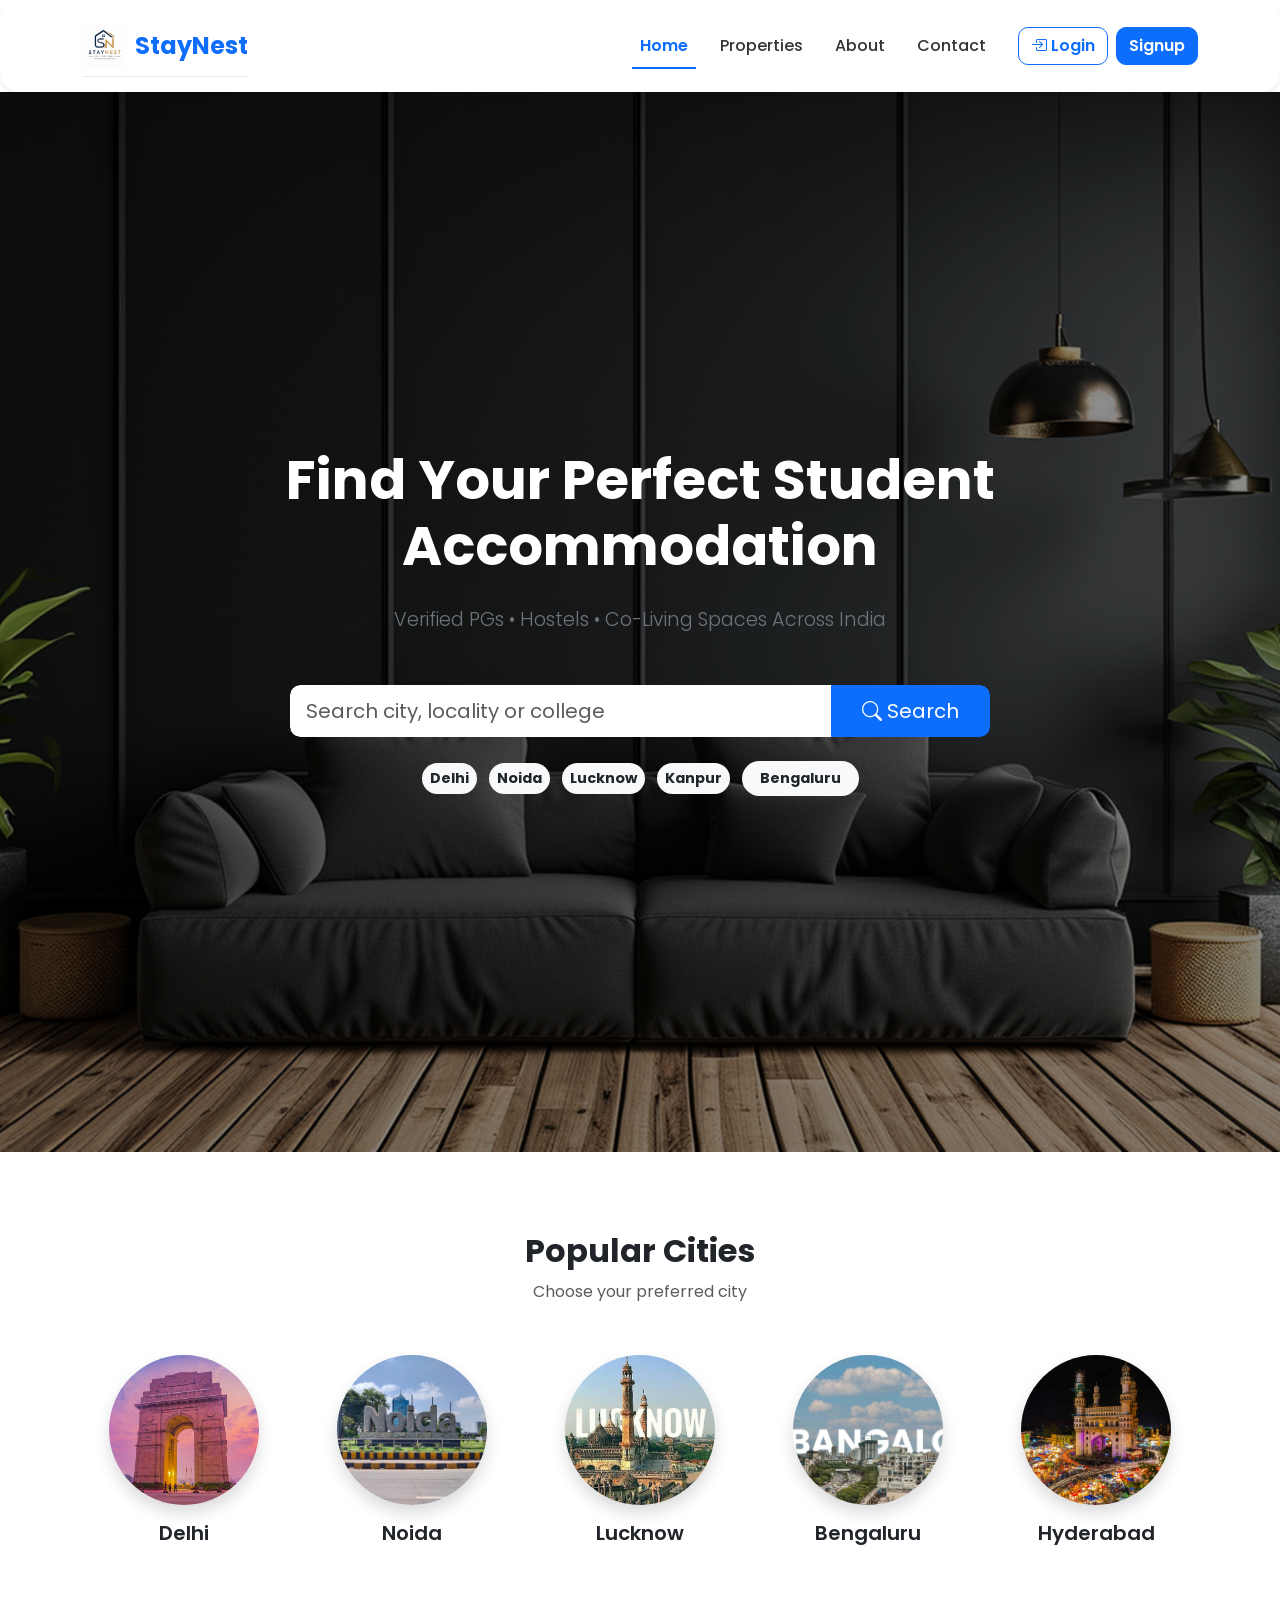
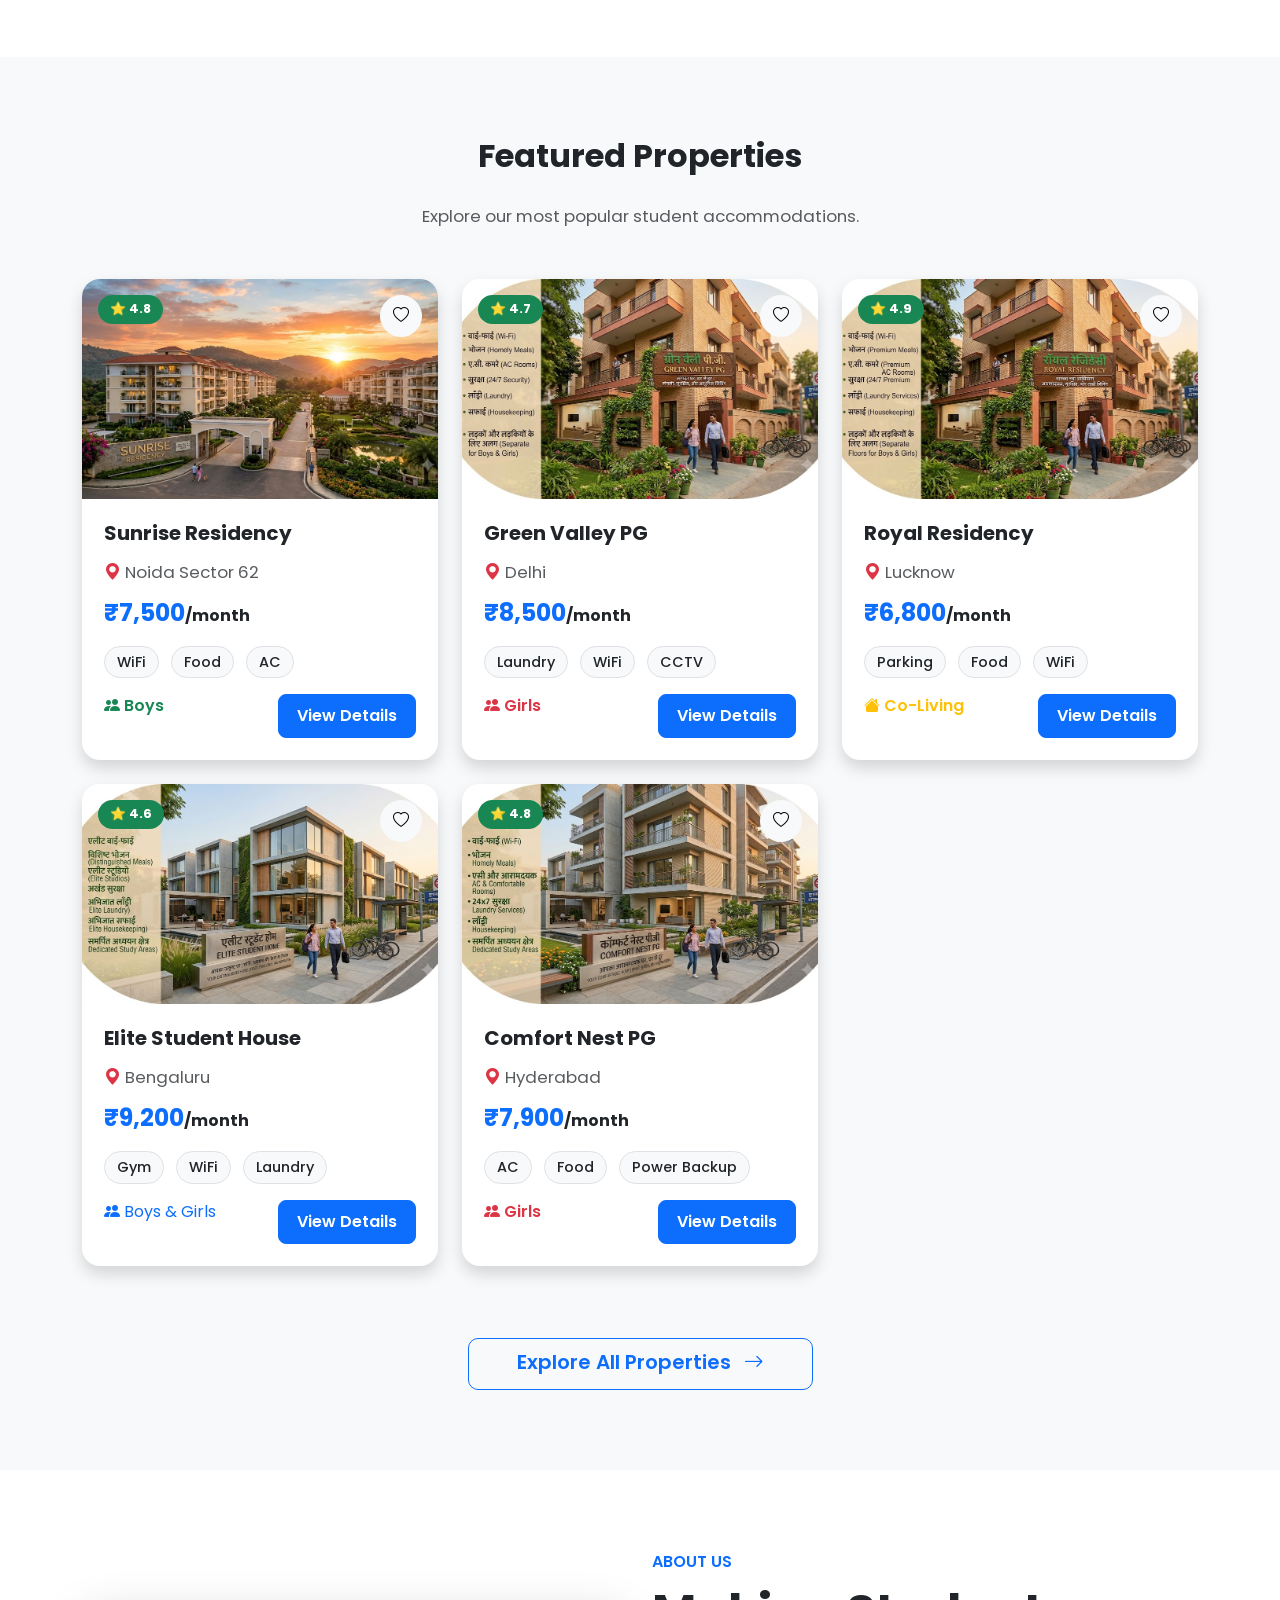
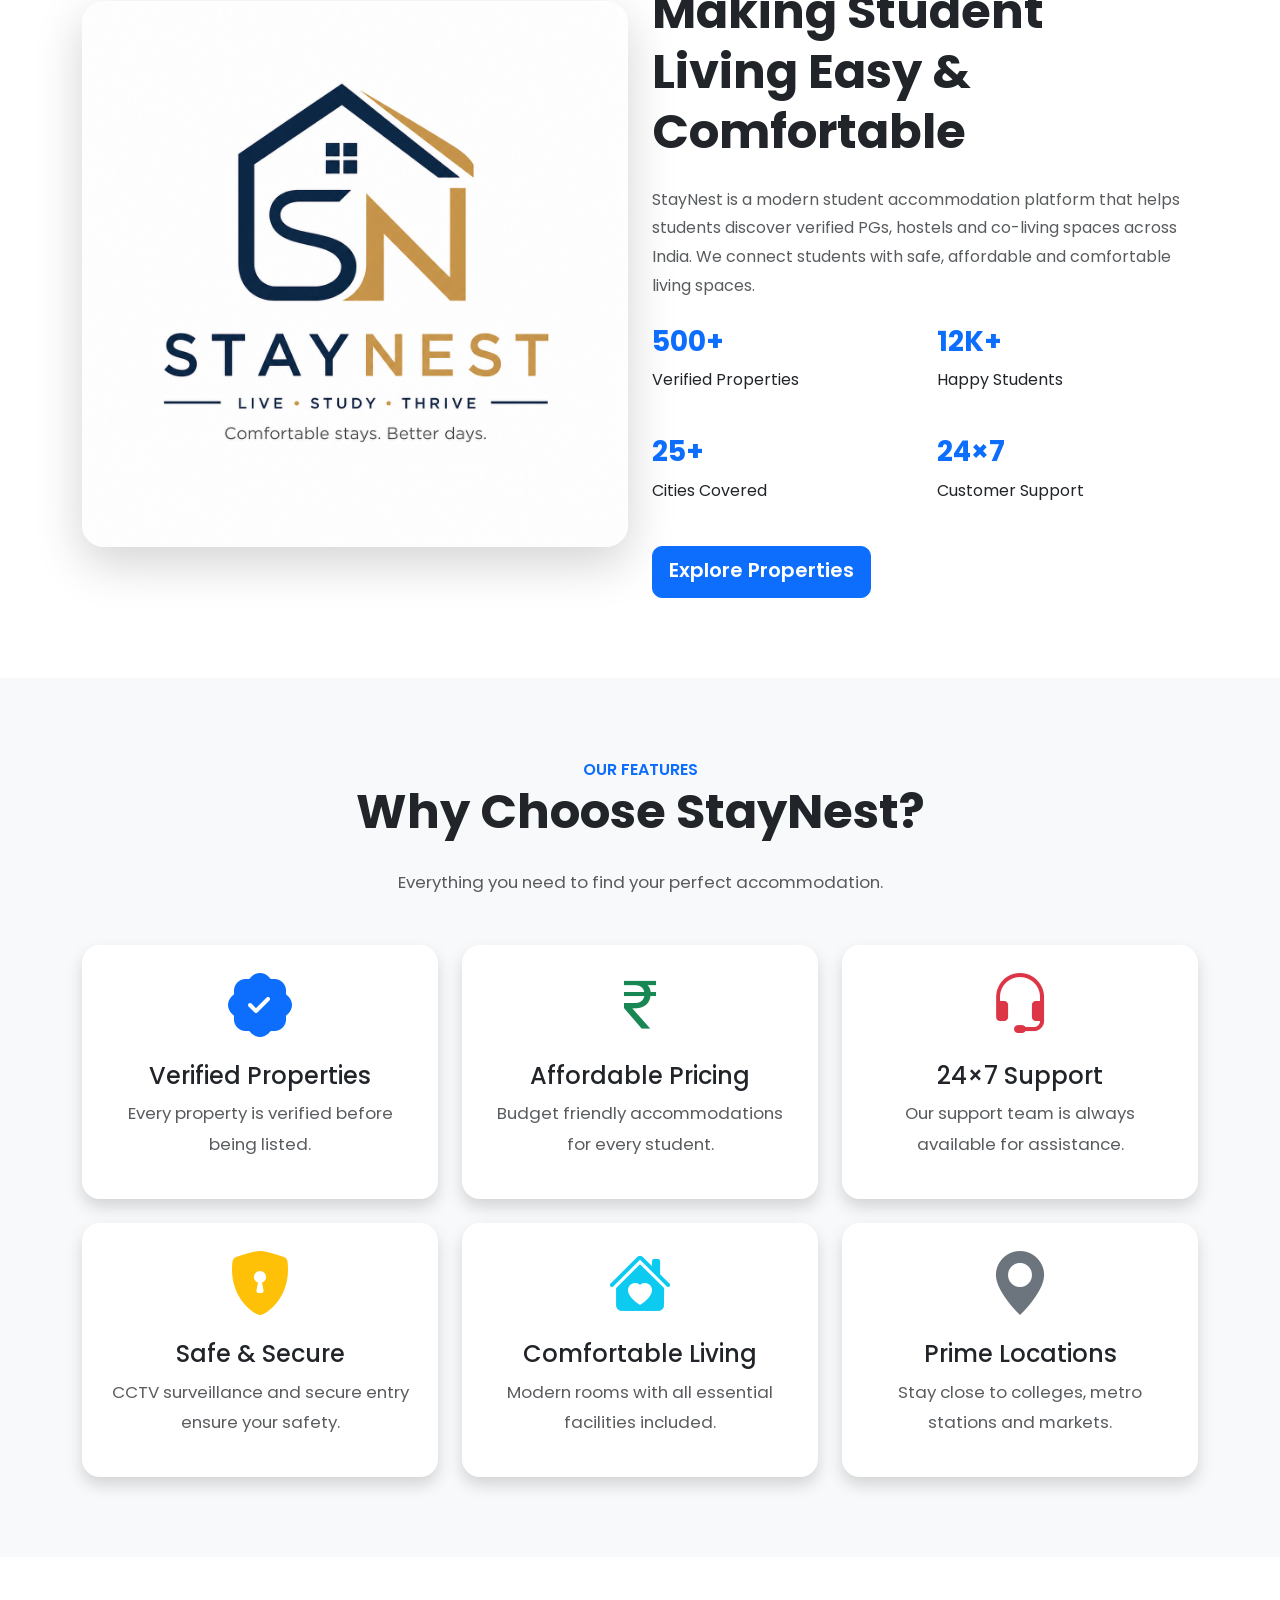
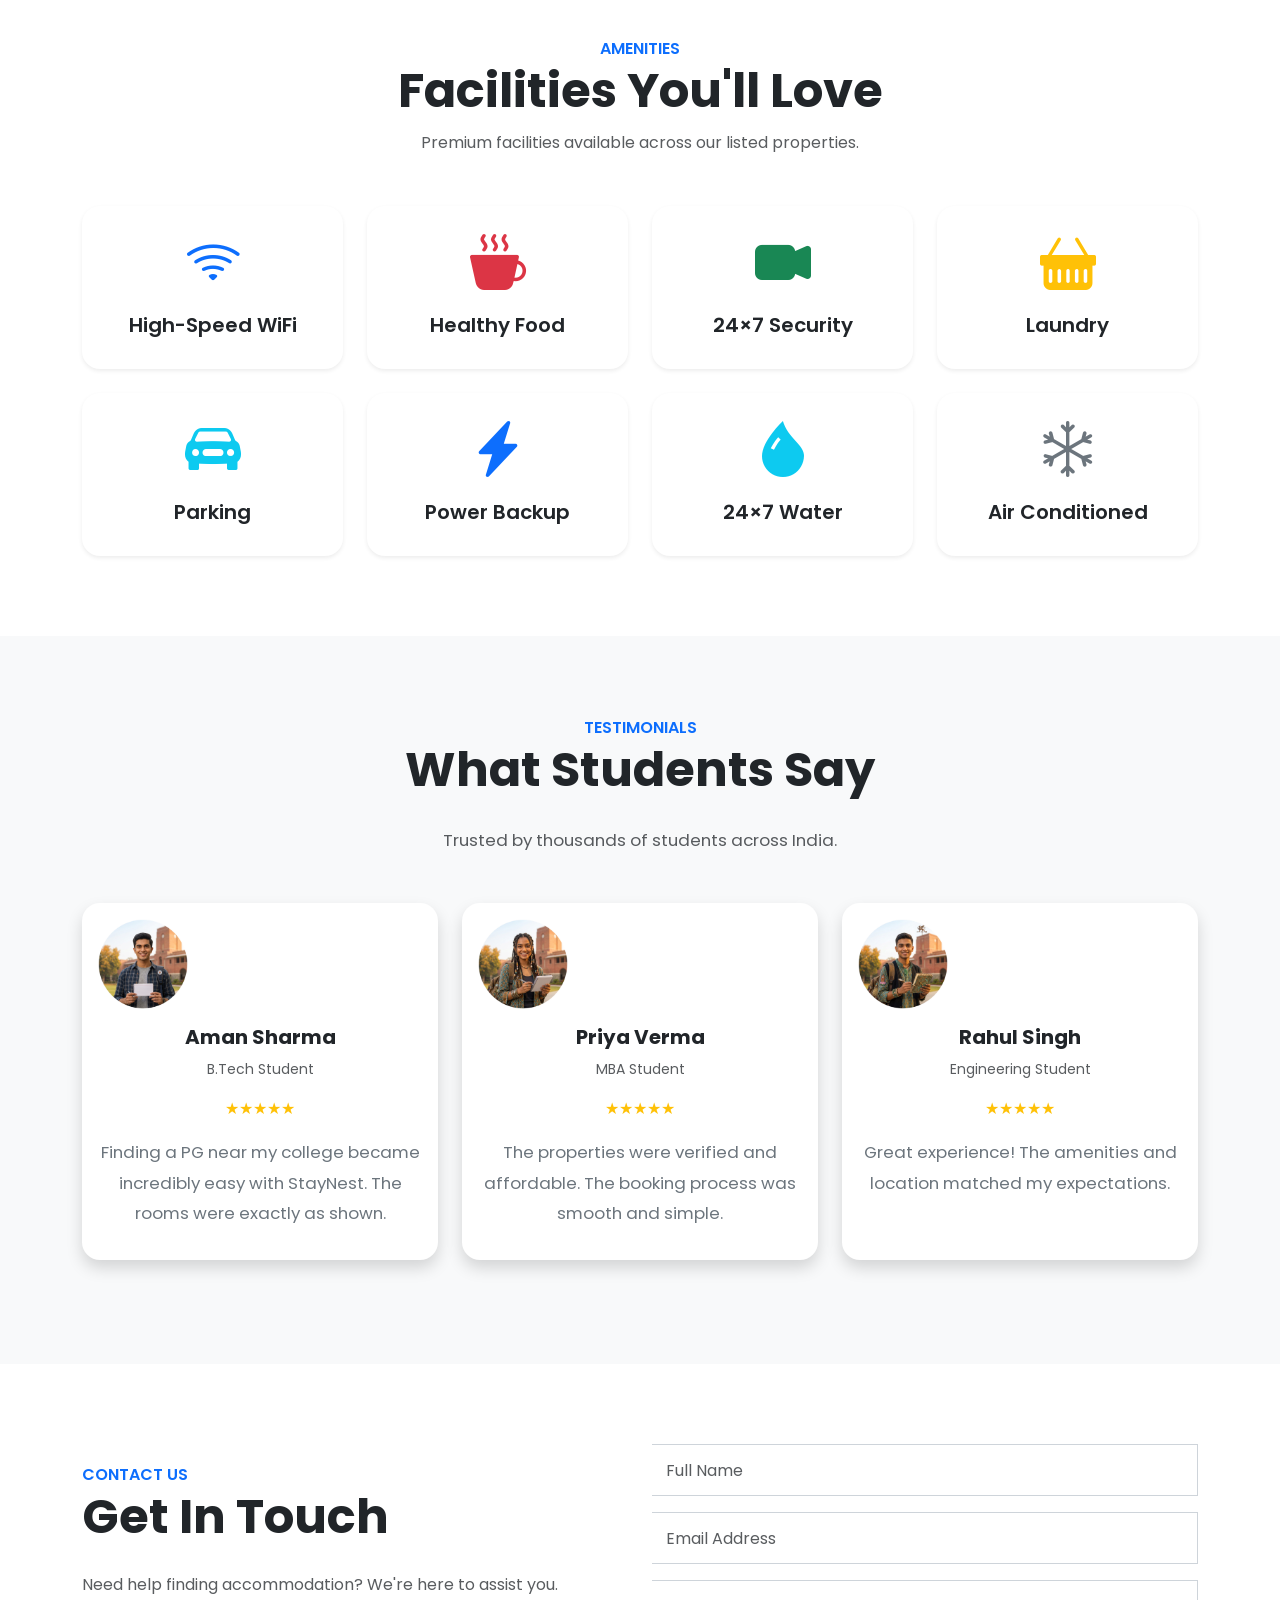
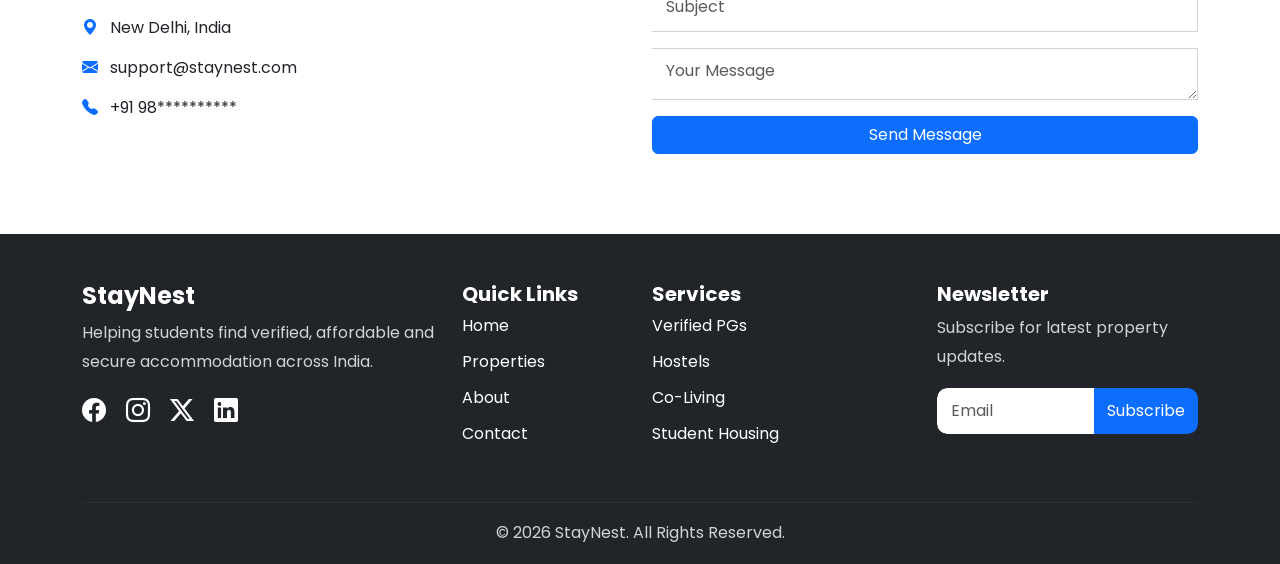
==== index.html @ e65242f4 "Initial StayNest Project" ====
<!DOCTYPE html>
<html lang="en">

<head>

    <meta charset="UTF-8">
    <meta name="viewport"
        content="width=device-width, initial-scale=1.0">

    <title>StayNest | Student Accommodation</title>

    <!-- Bootstrap CSS -->

    <link href="https://cdn.jsdelivr.net/npm/bootstrap@5.3.3/dist/css/bootstrap.min.css"
        rel="stylesheet">

    <!-- Bootstrap Icons -->

    <link href="https://cdn.jsdelivr.net/npm/bootstrap-icons@1.11.3/font/bootstrap-icons.css"
        rel="stylesheet">

    <!-- Google Font -->

    <link href="https://fonts.googleapis.com/css2?family=Poppins:wght@300;400;500;600;700&display=swap"
        rel="stylesheet">

    <!-- Custom CSS -->

    <link rel="stylesheet"
        href="css/style.css">

</head>

<body>

<!-- ===================== NAVBAR ===================== -->

<nav class="navbar navbar-expand-lg navbar-light bg-white shadow-sm sticky-top">

<div class="container">

<a class="navbar-brand fw-bold d-flex align-items-center"
href="index.html">

<img src="images/logo.png"
height="45"
class="me-2">

<span class="fs-4">

StayNest

</span>

</a>

<button class="navbar-toggler"
type="button"
data-bs-toggle="collapse"
data-bs-target="#navbar">

<span class="navbar-toggler-icon"></span>

</button>

<div class="collapse navbar-collapse"
id="navbar">

<ul class="navbar-nav ms-auto align-items-lg-center">

<li class="nav-item">

<a class="nav-link active"
href="index.html">

Home

</a>

</li>

<li class="nav-item">

<a class="nav-link"
href="property-list.html">

Properties

</a>

</li>

<li class="nav-item">

<a class="nav-link"
href="#about">

About

</a>

</li>

<li class="nav-item">

<a class="nav-link"
href="#contact">

Contact

</a>

</li>

<li class="nav-item ms-lg-3">

<a href="login.html"
class="btn btn-outline-primary">

<i class="bi bi-box-arrow-in-right"></i>

Login

</a>

</li>

<li class="nav-item ms-lg-2">

<a href="signup.html"
class="btn btn-primary">

Signup

</a>

</li>

</ul>

</div>

</div>

</nav>

<!-- ===================== HERO ===================== -->

<section class="hero">

<div class="hero-overlay">

<div class="container">

<div class="row justify-content-center align-items-center min-vh-100">

<div class="col-lg-8 text-center text-white">

<h1 class="display-3 fw-bold">

Find Your Perfect

Student Accommodation

</h1>

<p class="lead mt-4">

Verified PGs • Hostels • Co-Living Spaces

Across India

</p>

<!-- Search -->

<div class="search-box mt-5">

<div class="input-group input-group-lg">

<input type="text"

class="form-control"

placeholder="Search city, locality or college">

<button class="btn btn-primary">

<i class="bi bi-search"></i>

Search

</button>

</div>

</div>

<div class="mt-4">

<span class="badge rounded-pill bg-light text-dark p-2 me-2">

Delhi

</span>

<span class="badge rounded-pill bg-light text-dark p-2 me-2">

Noida

</span>

<span class="badge rounded-pill bg-light text-dark p-2 me-2">

Lucknow

</span>

<span class="badge rounded-pill bg-light text-dark p-2 me-2">

Kanpur

</span>

<span class="badge rounded-pill bg-light text-dark">

Bengaluru

</span>

</div>

</div>

</div>

</div>

</div>

</section>

<!-- ===================== POPULAR CITIES ===================== -->

<section class="py-5">

<div class="container">

<div class="text-center mb-5">

<h2 class="fw-bold">

Popular Cities

</h2>

<p class="text-muted">

Choose your preferred city

</p>

</div>

<div class="row text-center">

<div class="col-lg col-md-4 col-6 mb-4">

<div class="city-card">

<img src="images/delhi.png"

class="img-fluid rounded-circle shadow"

alt="Delhi">

<h5 class="mt-3">

Delhi

</h5>

</div>

</div>

<div class="col-lg col-md-4 col-6 mb-4">

<div class="city-card">

<img src="images/noida.jpg.jpg"

class="img-fluid rounded-circle shadow"

alt="Noida">

<h5 class="mt-3">

Noida

</h5>

</div>

</div>

<div class="col-lg col-md-4 col-6 mb-4">

<div class="city-card">

<img src="images/lucknow.png.jpg"

class="img-fluid rounded-circle shadow"

alt="Lucknow">

<h5 class="mt-3">

Lucknow

</h5>

</div>

</div>

<div class="col-lg col-md-4 col-6 mb-4">

<div class="city-card">

<img src="images/bengaluru.jpg"

class="img-fluid rounded-circle shadow"

alt="Bengaluru">

<h5 class="mt-3">

Bengaluru

</h5>

</div>

</div>

<div class="col-lg col-md-4 col-6 mb-4">

<div class="city-card">

<img src="images/hyderabad.jpg"

class="img-fluid rounded-circle shadow"

alt="Hyderabad">

<h5 class="mt-3">

Hyderabad

</h5>

</div>

</div>

</div>

</div>

</section>

<!-- ===================== FEATURED PROPERTIES ===================== -->

<section class="py-5 bg-light">

<div class="container">

<div class="text-center mb-5">

<h2 class="fw-bold">

Featured Properties

</h2>

<p class="text-muted">

Explore our most popular student accommodations.

</p>

</div>

<div class="row">

<!-- Property Cards Start Here -->

<!-- ================= PROPERTY 1 ================= -->

<div class="col-lg-4 col-md-6 mb-4">

<div class="card property-card shadow border-0">

<div class="position-relative">

<img src="images/property1.jpg"
class="card-img-top"
alt="Sunrise Residency">

<span class="badge bg-success position-absolute top-0 start-0 m-3">

⭐ 4.8

</span>

<button class="btn btn-light rounded-circle position-absolute top-0 end-0 m-3">

<i class="bi bi-heart"></i>

</button>

</div>

<div class="card-body">

<h5 class="fw-bold">

Sunrise Residency

</h5>

<p class="text-muted">

<i class="bi bi-geo-alt-fill text-danger"></i>

Noida Sector 62

</p>

<h4 class="text-primary">

₹7,500<span class="fs-6 text-dark">/month</span>

</h4>

<div class="my-3">

<span class="badge bg-light text-dark me-2">WiFi</span>

<span class="badge bg-light text-dark me-2">Food</span>

<span class="badge bg-light text-dark">AC</span>

</div>

<div class="d-flex justify-content-between">

<span class="text-success">

<i class="bi bi-people-fill"></i> Boys

</span>

<a href="property-detail.html"
class="btn btn-primary">

View Details

</a>

</div>

</div>

</div>

</div>

<!-- ================= PROPERTY 2 ================= -->

<div class="col-lg-4 col-md-6 mb-4">

<div class="card property-card shadow border-0">

<div class="position-relative">

<img src="images/property2.jpg"
class="card-img-top"
alt="Green Valley PG">

<span class="badge bg-success position-absolute top-0 start-0 m-3">

⭐ 4.7

</span>

<button class="btn btn-light rounded-circle position-absolute top-0 end-0 m-3">

<i class="bi bi-heart"></i>

</button>

</div>

<div class="card-body">

<h5 class="fw-bold">

Green Valley PG

</h5>

<p class="text-muted">

<i class="bi bi-geo-alt-fill text-danger"></i>

Delhi

</p>

<h4 class="text-primary">

₹8,500<span class="fs-6 text-dark">/month</span>

</h4>

<div class="my-3">

<span class="badge bg-light text-dark me-2">Laundry</span>

<span class="badge bg-light text-dark me-2">WiFi</span>

<span class="badge bg-light text-dark">CCTV</span>

</div>

<div class="d-flex justify-content-between">

<span class="text-danger">

<i class="bi bi-people-fill"></i> Girls

</span>

<a href="property-detail.html"
class="btn btn-primary">

View Details

</a>

</div>

</div>

</div>

</div>

<!-- ================= PROPERTY 3 ================= -->

<div class="col-lg-4 col-md-6 mb-4">

<div class="card property-card shadow border-0">

<div class="position-relative">

<img src="images/property3.jpg"
class="card-img-top"
alt="Royal Residency">

<span class="badge bg-success position-absolute top-0 start-0 m-3">

⭐ 4.9

</span>

<button class="btn btn-light rounded-circle position-absolute top-0 end-0 m-3">

<i class="bi bi-heart"></i>

</button>

</div>

<div class="card-body">

<h5 class="fw-bold">

Royal Residency

</h5>

<p class="text-muted">

<i class="bi bi-geo-alt-fill text-danger"></i>

Lucknow

</p>

<h4 class="text-primary">

₹6,800<span class="fs-6 text-dark">/month</span>

</h4>

<div class="my-3">

<span class="badge bg-light text-dark me-2">Parking</span>

<span class="badge bg-light text-dark me-2">Food</span>

<span class="badge bg-light text-dark">WiFi</span>

</div>

<div class="d-flex justify-content-between">

<span class="text-warning">

<i class="bi bi-house-fill"></i>

Co-Living

</span>

<a href="property-detail.html"
class="btn btn-primary">

View Details

</a>

</div>

</div>

</div>

</div>

<!-- ================= PROPERTY 4 ================= -->

<div class="col-lg-4 col-md-6 mb-4">

<div class="card property-card shadow border-0">

<div class="position-relative">

<img src="images/property4.jpg"
class="card-img-top"
alt="Elite Student House">

<span class="badge bg-success position-absolute top-0 start-0 m-3">

⭐ 4.6

</span>

<button class="btn btn-light rounded-circle position-absolute top-0 end-0 m-3">

<i class="bi bi-heart"></i>

</button>

</div>

<div class="card-body">

<h5 class="fw-bold">

Elite Student House

</h5>

<p class="text-muted">

<i class="bi bi-geo-alt-fill text-danger"></i>

Bengaluru

</p>

<h4 class="text-primary">

₹9,200<span class="fs-6 text-dark">/month</span>

</h4>

<div class="my-3">

<span class="badge bg-light text-dark me-2">Gym</span>

<span class="badge bg-light text-dark me-2">WiFi</span>

<span class="badge bg-light text-dark">Laundry</span>

</div>

<div class="d-flex justify-content-between">

<span class="text-primary">

<i class="bi bi-people-fill"></i>

Boys & Girls

</span>

<a href="property-detail.html"
class="btn btn-primary">

View Details

</a>

</div>

</div>

</div>

</div>

<!-- ================= PROPERTY 5 ================= -->

<div class="col-lg-4 col-md-6 mb-4">

<div class="card property-card shadow border-0">

<div class="position-relative">

<img src="images/property5.jpg"
class="card-img-top"
alt="Comfort Nest PG">

<span class="badge bg-success position-absolute top-0 start-0 m-3">

⭐ 4.8

</span>

<button class="btn btn-light rounded-circle position-absolute top-0 end-0 m-3">

<i class="bi bi-heart"></i>

</button>

</div>

<div class="card-body">

<h5 class="fw-bold">

Comfort Nest PG

</h5>

<p class="text-muted">

<i class="bi bi-geo-alt-fill text-danger"></i>

Hyderabad

</p>

<h4 class="text-primary">

₹7,900<span class="fs-6 text-dark">/month</span>

</h4>

<div class="my-3">

<span class="badge bg-light text-dark me-2">AC</span>

<span class="badge bg-light text-dark me-2">Food</span>

<span class="badge bg-light text-dark">Power Backup</span>

</div>

<div class="d-flex justify-content-between">

<span class="text-danger">

<i class="bi bi-people-fill"></i>

Girls

</span>

<a href="property-detail.html"
class="btn btn-primary">

View Details

</a>

</div>

</div>

</div>

</div>

</div>

<div class="text-center mt-5">

<a href="property-list.html"
class="btn btn-outline-primary btn-lg px-5">

Explore All Properties

<i class="bi bi-arrow-right ms-2"></i>

</a>

</div>

</div>

</section>

<!-- ================= ABOUT SECTION START ================= -->

<section id="about" class="py-5">

<div class="container">

<div class="row align-items-center">

<!-- ================= ABOUT IMAGE ================= -->

<div class="col-lg-6 mb-5 mb-lg-0">

<img src="images/about.png"
class="img-fluid rounded-4 shadow-lg"
alt="About StayNest">

</div>

<!-- ================= ABOUT CONTENT ================= -->

<div class="col-lg-6">

<span class="text-primary fw-semibold">

ABOUT US

</span>

<h2 class="display-5 fw-bold mt-2">

Making Student Living Easy &
Comfortable

</h2>

<p class="text-muted mt-4">

StayNest is a modern student accommodation platform that helps
students discover verified PGs, hostels and co-living spaces
across India. We connect students with safe, affordable and
comfortable living spaces.

</p>

<div class="row mt-4">

<div class="col-6">

<h3 class="text-primary fw-bold">

500+

</h3>

<p>

Verified Properties

</p>

</div>

<div class="col-6">

<h3 class="text-primary fw-bold">

12K+

</h3>

<p>

Happy Students

</p>

</div>

<div class="col-6 mt-4">

<h3 class="text-primary fw-bold">

25+

</h3>

<p>

Cities Covered

</p>

</div>

<div class="col-6 mt-4">

<h3 class="text-primary fw-bold">

24×7

</h3>

<p>

Customer Support

</p>

</div>

</div>

<a href="property-list.html"
class="btn btn-primary btn-lg mt-4">

Explore Properties

</a>

</div>

</div>

</div>

</section>

<!-- ================= WHY CHOOSE US ================= -->

<section class="py-5 bg-light">

<div class="container">

<div class="text-center mb-5">

<span class="text-primary fw-semibold">

OUR FEATURES

</span>

<h2 class="display-5 fw-bold">

Why Choose StayNest?

</h2>

<p class="text-muted">

Everything you need to find your perfect accommodation.

</p>

</div>

<div class="row g-4">

<div class="col-lg-4">

<div class="card border-0 shadow h-100 text-center p-4">

<div class="mb-3">

<i class="bi bi-patch-check-fill display-3 text-primary"></i>

</div>

<h4>

Verified Properties

</h4>

<p class="text-muted">

Every property is verified before being listed.

</p>

</div>

</div>

<div class="col-lg-4">

<div class="card border-0 shadow h-100 text-center p-4">

<div class="mb-3">

<i class="bi bi-currency-rupee display-3 text-success"></i>

</div>

<h4>

Affordable Pricing

</h4>

<p class="text-muted">

Budget friendly accommodations for every student.

</p>

</div>

</div>

<div class="col-lg-4">

<div class="card border-0 shadow h-100 text-center p-4">

<div class="mb-3">

<i class="bi bi-headset display-3 text-danger"></i>

</div>

<h4>

24×7 Support

</h4>

<p class="text-muted">

Our support team is always available for assistance.

</p>

</div>

</div>

<div class="col-lg-4">

<div class="card border-0 shadow h-100 text-center p-4">

<div class="mb-3">

<i class="bi bi-shield-lock-fill display-3 text-warning"></i>

</div>

<h4>

Safe & Secure

</h4>

<p class="text-muted">

CCTV surveillance and secure entry ensure your safety.

</p>

</div>

</div>

<div class="col-lg-4">

<div class="card border-0 shadow h-100 text-center p-4">

<div class="mb-3">

<i class="bi bi-house-heart-fill display-3 text-info"></i>

</div>

<h4>

Comfortable Living

</h4>

<p class="text-muted">

Modern rooms with all essential facilities included.

</p>

</div>

</div>

<div class="col-lg-4">

<div class="card border-0 shadow h-100 text-center p-4">

<div class="mb-3">

<i class="bi bi-geo-alt-fill display-3 text-secondary"></i>

</div>

<h4>

Prime Locations

</h4>

<p class="text-muted">

Stay close to colleges, metro stations and markets.

</p>

</div>

</div>

</div>

</div>

</section>

<!-- ================= AMENITIES ================= -->

<section class="py-5">

<div class="container">

<div class="text-center mb-5">

<span class="text-primary fw-semibold">

AMENITIES

</span>

<h2 class="display-5 fw-bold">

Facilities You'll Love

</h2>

<p class="text-muted">

Premium facilities available across our listed properties.

</p>

</div>

<div class="row text-center g-4">

<div class="col-lg-3 col-md-6">

<div class="card border-0 shadow-sm p-4 h-100">

<i class="bi bi-wifi display-4 text-primary"></i>

<h5 class="mt-3">

High-Speed WiFi

</h5>

</div>

</div>

<div class="col-lg-3 col-md-6">

<div class="card border-0 shadow-sm p-4 h-100">

<i class="bi bi-cup-hot-fill display-4 text-danger"></i>

<h5 class="mt-3">

Healthy Food

</h5>

</div>

</div>

<div class="col-lg-3 col-md-6">

<div class="card border-0 shadow-sm p-4 h-100">

<i class="bi bi-camera-video-fill display-4 text-success"></i>

<h5 class="mt-3">

24×7 Security

</h5>

</div>

</div>

<div class="col-lg-3 col-md-6">

<div class="card border-0 shadow-sm p-4 h-100">

<i class="bi bi-basket-fill display-4 text-warning"></i>

<h5 class="mt-3">

Laundry

</h5>

</div>

</div>

<div class="col-lg-3 col-md-6">

<div class="card border-0 shadow-sm p-4 h-100">

<i class="bi bi-car-front-fill display-4 text-info"></i>

<h5 class="mt-3">

Parking

</h5>

</div>

</div>

<div class="col-lg-3 col-md-6">

<div class="card border-0 shadow-sm p-4 h-100">

<i class="bi bi-lightning-charge-fill display-4 text-primary"></i>

<h5 class="mt-3">

Power Backup

</h5>

</div>

</div>

<div class="col-lg-3 col-md-6">

<div class="card border-0 shadow-sm p-4 h-100">

<i class="bi bi-droplet-fill display-4 text-info"></i>

<h5 class="mt-3">

24×7 Water

</h5>

</div>

</div>

<div class="col-lg-3 col-md-6">

<div class="card border-0 shadow-sm p-4 h-100">

<i class="bi bi-snow display-4 text-secondary"></i>

<h5 class="mt-3">

Air Conditioned

</h5>

</div>

</div>

</div>

</div>

</section>

<!-- ================= TESTIMONIALS START ================= -->

<section class="py-5 bg-light">

<div class="container">

<div class="text-center mb-5">

<span class="text-primary fw-semibold">

TESTIMONIALS

</span>

<h2 class="display-5 fw-bold">

What Students Say

</h2>

<p class="text-muted">

Trusted by thousands of students across India.

</p>

</div>

<div class="row">

<!-- ================= TESTIMONIAL 1 ================= -->

<div class="col-lg-4 mb-4">

<div class="card border-0 shadow h-100">

<div class="card-body text-center">

<img src="images/student1.jpg"
class="rounded-circle mb-3"
width="90"
height="90"
alt="Student">

<h5 class="fw-bold">

Aman Sharma

</h5>

<small class="text-muted">

B.Tech Student

</small>

<div class="text-warning my-3">

★★★★★

</div>

<p>

Finding a PG near my college became incredibly easy with StayNest.
The rooms were exactly as shown.

</p>

</div>

</div>

</div>

<!-- ================= TESTIMONIAL 2 ================= -->

<div class="col-lg-4 mb-4">

<div class="card border-0 shadow h-100">

<div class="card-body text-center">

<img src="images/student2.jpg"
class="rounded-circle mb-3"
width="90"
height="90"
alt="Student">

<h5 class="fw-bold">

Priya Verma

</h5>

<small class="text-muted">

MBA Student

</small>

<div class="text-warning my-3">

★★★★★

</div>

<p>

The properties were verified and affordable.
The booking process was smooth and simple.

</p>

</div>

</div>

</div>

<!-- ================= TESTIMONIAL 3 ================= -->

<div class="col-lg-4 mb-4">

<div class="card border-0 shadow h-100">

<div class="card-body text-center">

<img src="images/student3.jpg"
class="rounded-circle mb-3"
width="90"
height="90"
alt="Student">

<h5 class="fw-bold">

Rahul Singh

</h5>

<small class="text-muted">

Engineering Student

</small>

<div class="text-warning my-3">

★★★★★

</div>

<p>

Great experience! The amenities and location matched my expectations.

</p>

</div>

</div>

</div>

</div>

</div>

</section>

<!-- ================= CONTACT ================= -->

<section id="contact" class="py-5">

<div class="container">

<div class="row align-items-center">

<div class="col-lg-6">

<span class="text-primary fw-semibold">

CONTACT US

</span>

<h2 class="display-5 fw-bold mb-4">

Get In Touch

</h2>

<p class="text-muted">

Need help finding accommodation?
We're here to assist you.

</p>

<div class="mb-3">

<i class="bi bi-geo-alt-fill text-primary me-2"></i>

New Delhi, India

</div>

<div class="mb-3">

<i class="bi bi-envelope-fill text-primary me-2"></i>

support@staynest.com

</div>

<div class="mb-3">

<i class="bi bi-telephone-fill text-primary me-2"></i>

+91 98**********

</div>

</div>

<div class="col-lg-6">

<form>

<div class="mb-3">

<input type="text"
class="form-control"
placeholder="Full Name">

</div>

<div class="mb-3">

<input type="email"
class="form-control"
placeholder="Email Address">

</div>

<div class="mb-3">

<input type="text"
class="form-control"
placeholder="Subject">

</div>

<div class="mb-3">

<textarea
class="form-control"
rows="5"
placeholder="Your Message"></textarea>

</div>

<button class="btn btn-primary w-100">

Send Message

</button>

</form>

</div>

</div>

</div>

</section>

<!-- ================= FOOTER ================= -->

<footer class="bg-dark text-white pt-5 pb-3">

<div class="container">

<div class="row">

<div class="col-lg-4 mb-4">

<h4 class="fw-bold">

StayNest

</h4>

<p>

Helping students find verified, affordable and secure accommodation across India.

</p>

<div class="mt-3">

<a href="#" class="text-white me-3">

<i class="bi bi-facebook fs-4"></i>

</a>

<a href="#" class="text-white me-3">

<i class="bi bi-instagram fs-4"></i>

</a>

<a href="#" class="text-white me-3">

<i class="bi bi-twitter-x fs-4"></i>

</a>

<a href="#" class="text-white">

<i class="bi bi-linkedin fs-4"></i>

</a>

</div>

</div>

<div class="col-lg-2 mb-4">

<h5>

Quick Links

</h5>

<ul class="list-unstyled">

<li><a href="index.html" class="text-white text-decoration-none">Home</a></li>

<li><a href="property-list.html" class="text-white text-decoration-none">Properties</a></li>

<li><a href="#about" class="text-white text-decoration-none">About</a></li>

<li><a href="#contact" class="text-white text-decoration-none">Contact</a></li>

</ul>

</div>

<div class="col-lg-3 mb-4">

<h5>

Services

</h5>

<ul class="list-unstyled">

<li>Verified PGs</li>

<li>Hostels</li>

<li>Co-Living</li>

<li>Student Housing</li>

</ul>

</div>

<div class="col-lg-3 mb-4">

<h5>

Newsletter

</h5>

<p>

Subscribe for latest property updates.

</p>

<div class="input-group">

<input type="email"
class="form-control"
placeholder="Email">

<button class="btn btn-primary">

Subscribe

</button>

</div>

</div>

</div>

<hr class="border-secondary">

<div class="text-center">

<p class="mb-0">

© 2026 StayNest. All Rights Reserved.

</p>

</div>

</div>

</footer>

<!-- ================= BOOTSTRAP JS ================= -->

<script src="https://cdn.jsdelivr.net/npm/bootstrap@5.3.3/dist/js/bootstrap.bundle.min.js"></script>

<!-- ================= CUSTOM JS ================= -->

<script src="js/script.js"></script>

</body>

</html>
---- css/style.css ----
/*==================================================
        STAYNEST CSS - PART 1
        Global + Navbar + Hero + Homepage
==================================================*/

/* Google Font */
@import url('https://fonts.googleapis.com/css2?family=Poppins:wght@300;400;500;600;700;800&display=swap');

/* ---------- Global ---------- */

*{
    margin:0;
    padding:0;
    box-sizing:border-box;
}

html{
    scroll-behavior:smooth;
}

body{
    font-family:'Poppins',sans-serif;
    background:#f8f9fa;
    color:#212529;
    overflow-x:hidden;
}

img{
    max-width:100%;
    display:block;
}

a{
    text-decoration:none;
    transition:.3s;
}

section{
    padding:80px 0;
}

/* ---------- Navbar ---------- */

.navbar{
    padding:15px 0;
    transition:.3s;
    z-index:999;
}

.navbar-brand span{
    font-weight:700;
    color:#0d6efd;
}

.nav-link{
    font-weight:500;
    margin:0 8px;
    color:#333 !important;
    position:relative;
}

.nav-link::after{
    content:"";
    position:absolute;
    left:0;
    bottom:-4px;
    width:0;
    height:2px;
    background:#0d6efd;
    transition:.3s;
}

.nav-link:hover::after,
.nav-link.active::after{
    width:100%;
}

.btn{
    transition:.3s;
}

.btn:hover{
    transform:translateY(-2px);
}

/* ---------- Hero ---------- */

.hero{
    background:
    linear-gradient(rgba(0,0,0,.45),rgba(0,0,0,.45)),
    url("../images/hero.jpg") center/cover no-repeat;
    min-height:100vh;
    display:flex;
    align-items:center;
}

.hero-overlay{
    width:100%;
}

.hero h1{
    font-size:3.4rem;
    font-weight:700;
}

.hero p{
    font-size:1.2rem;
}

.search-box{
    max-width:700px;
    margin:auto;
}

.search-box .form-control{
    border:none;
    padding:16px;
    border-radius:10px 0 0 10px;
}

.search-box .btn{
    border-radius:0 10px 10px 0;
    padding:0 30px;
}

/* ---------- Popular Cities ---------- */

.city-card{
    transition:.35s;
    cursor:pointer;
}

.city-card img{
    width:150px;
    height:150px;
    object-fit:cover;
    margin:auto;
    transition:.35s;
}

.city-card:hover{
    transform:translateY(-8px);
}

.city-card:hover img{
    transform:scale(1.08);
}

.city-card h5{
    margin-top:18px;
    font-weight:600;
}

/* ---------- Property Cards ---------- */

.property-card{
    overflow:hidden;
    border:none;
    border-radius:18px;
    transition:.35s;
    background:#fff;
}

.property-card:hover{
    transform:translateY(-8px);
    box-shadow:0 18px 35px rgba(0,0,0,.15);
}

.property-card img{
    height:240px;
    object-fit:cover;
    transition:.4s;
}

.property-card:hover img{
    transform:scale(1.08);
}

.property-card .badge{
    font-size:.8rem;
}

.property-card h5{
    font-weight:700;
}

.property-card h4{
    font-weight:700;
}

.property-card .btn{
    border-radius:8px;
}

/* Heart Button */

.property-card button{
    width:42px;
    height:42px;
    display:flex;
    justify-content:center;
    align-items:center;
    transition:.3s;
}

.property-card button:hover{
    background:#dc3545 !important;
    color:#fff;
}

/* ---------- About ---------- */

#about img{
    transition:.4s;
    border-radius:18px;
}

#about img:hover{
    transform:scale(1.03);
}

#about h2{
    font-weight:700;
}

/* ---------- Why Choose ---------- */

.card{
    border:none;
    border-radius:18px;
    transition:.35s;
}

.card:hover{
    transform:translateY(-6px);
}

/* ---------- Amenities ---------- */

.card i{
    transition:.3s;
}

.card:hover i{
    transform:scale(1.15);
}

/* ---------- Responsive ---------- */

@media(max-width:992px){

    .hero h1{
        font-size:2.7rem;
    }

    section{
        padding:70px 0;
    }

}

@media(max-width:768px){

    .hero{
        text-align:center;
    }

    .hero h1{
        font-size:2.2rem;
    }

    .search-box .input-group{
        flex-direction:column;
    }

    .search-box .form-control{
        border-radius:10px;
        margin-bottom:10px;
    }

    .search-box .btn{
        border-radius:10px;
        width:100%;
        padding:14px;
    }

    .city-card img{
        width:120px;
        height:120px;
    }

}

@media(max-width:576px){

    section{
        padding:50px 0;
    }

    .hero h1{
        font-size:1.9rem;
    }

    .hero p{
        font-size:1rem;
    }

    .city-card img{
        width:100px;
        height:100px;
    }

}

/*==================================================
        PART 2A
        PROPERTY LIST PAGE
==================================================*/

/*======================
Page Header
=======================*/

.breadcrumb{
    margin-bottom:15px;
}

.breadcrumb-item a{
    color:#0d6efd;
    text-decoration:none;
    font-weight:500;
}

.breadcrumb-item.active{
    color:#6c757d;
}

section.bg-light h1{
    font-size:2.6rem;
    font-weight:700;
    color:#212529;
}

section.bg-light p{
    font-size:1.05rem;
    color:#6c757d;
}

/*======================
Filter Sidebar
=======================*/

.card.rounded-4{
    border-radius:20px !important;
}

.card.rounded-4 h4{
    font-weight:700;
}

.form-label{
    font-weight:600;
    color:#333;
}

.form-control,
.form-select{
    border-radius:10px;
    border:1px solid #ced4da;
    padding:10px 14px;
    transition:.3s;
}

.form-control:focus,
.form-select:focus{
    border-color:#0d6efd;
    box-shadow:0 0 10px rgba(13,110,253,.20);
}

.form-check{
    margin-bottom:10px;
}

.form-check-input{
    cursor:pointer;
}

.form-check-label{
    cursor:pointer;
    color:#555;
}

.form-range{
    cursor:pointer;
}

/*======================
Property Heading
=======================*/

.col-lg-9 h3{
    font-weight:700;
}

.col-lg-9 .form-select{
    width:220px;
}

/*======================
Property Cards
=======================*/

.property-card{
    overflow:hidden;
    border-radius:18px;
    transition:.35s;
    background:#fff;
}

.property-card:hover{
    transform:translateY(-8px);
    box-shadow:0 18px 35px rgba(0,0,0,.15);
}

.property-card img{
    height:240px;
    object-fit:cover;
    transition:.45s;
}

.property-card:hover img{
    transform:scale(1.08);
}

/*======================
Rating Badge
=======================*/

.property-card .badge.bg-success{
    font-size:.8rem;
    padding:8px 12px;
}

/*======================
Heart Button
=======================*/

.property-card button{
    width:42px;
    height:42px;
    display:flex;
    align-items:center;
    justify-content:center;
    border-radius:50%;
    transition:.3s;
}

.property-card button:hover{
    background:#dc3545 !important;
    color:#fff;
}

.property-card button i{
    transition:.3s;
}

.property-card button:hover i{
    transform:scale(1.2);
}

/*======================
Card Body
=======================*/

.property-card .card-body{
    padding:22px;
}

.property-card h5{
    font-weight:700;
    margin-bottom:12px;
}

.property-card p{
    margin-bottom:12px;
}

.property-card h4{
    font-weight:700;
    margin-bottom:18px;
}

/*======================
Amenities
=======================*/

.property-card .badge.bg-light{
    border:1px solid #dee2e6;
    font-weight:500;
    padding:8px 12px;
}

/*======================
Bottom Section
=======================*/

.property-card .btn{
    border-radius:8px;
    padding:9px 18px;
    font-weight:600;
}

.property-card span.text-success,
.property-card span.text-danger,
.property-card span.text-warning{
    font-weight:600;
}

/*======================
Sticky Sidebar
=======================*/

@media(min-width:992px){

    .col-lg-3 .card{
        position:sticky;
        top:100px;
    }

}

/*==================================================
        PART 2B
        PROPERTY LIST PAGE
        Pagination + Footer + Responsive
==================================================*/

/*==========================
Pagination
==========================*/

.pagination{
    margin-top:40px;
}

.pagination .page-link{
    color:#0d6efd;
    border:none;
    margin:0 5px;
    border-radius:10px;
    padding:10px 16px;
    font-weight:600;
    transition:.3s;
    box-shadow:0 5px 15px rgba(0,0,0,.08);
}

.pagination .page-link:hover{
    background:#0d6efd;
    color:#fff;
    transform:translateY(-2px);
}

.pagination .page-item.active .page-link{
    background:#0d6efd;
    color:#fff;
}

.pagination .page-item.disabled .page-link{
    color:#999;
    background:#f5f5f5;
}

/*==========================
Footer
==========================*/

footer{
    background:#212529;
}

footer h4,
footer h5{
    font-weight:700;
}

footer p{
    color:#d6d6d6;
    line-height:1.8;
}

footer ul{
    padding:0;
}

footer ul li{
    margin-bottom:12px;
}

footer ul li a{
    color:#d6d6d6 !important;
    transition:.3s;
}

footer ul li a:hover{
    color:#0d6efd !important;
    padding-left:5px;
}

footer .bi{
    transition:.3s;
}

footer a:hover .bi{
    color:#0d6efd;
    transform:translateY(-3px);
}

footer .input-group .form-control{
    border-radius:10px 0 0 10px;
}

footer .input-group .btn{
    border-radius:0 10px 10px 0;
}

footer hr{
    border-color:rgba(255,255,255,.15);
}

/*==========================
Buttons
==========================*/

.btn-primary{
    transition:.3s;
}

.btn-primary:hover{
    transform:translateY(-2px);
    box-shadow:0 8px 20px rgba(13,110,253,.30);
}

.btn-outline-primary:hover{
    transform:translateY(-2px);
}

/*==========================
Property Card Animation
==========================*/

.property-card{
    animation:fadeUp .6s ease;
}

@keyframes fadeUp{

    from{
        opacity:0;
        transform:translateY(30px);
    }

    to{
        opacity:1;
        transform:translateY(0);
    }

}

/*==========================
Hover Effects
==========================*/

.property-card .badge{
    transition:.3s;
}

.property-card:hover .badge.bg-light{
    background:#0d6efd !important;
    color:#fff !important;
    border-color:#0d6efd;
}

.property-card:hover h5{
    color:#0d6efd;
}

.property-card:hover h4{
    color:#0b5ed7 !important;
}

/*==========================
Mobile
==========================*/

@media(max-width:991px){

    .col-lg-3{
        margin-bottom:35px;
    }

    .col-lg-9 .d-flex{
        flex-direction:column;
        align-items:flex-start !important;
        gap:15px;
    }

    .col-lg-9 .form-select{
        width:100%;
    }

}

@media(max-width:768px){

    .property-card img{
        height:220px;
    }

    .property-card .card-body{
        padding:18px;
    }

    .property-card .d-flex.justify-content-between{
        flex-direction:column;
        align-items:flex-start !important;
        gap:15px;
    }

    .property-card .btn{
        width:100%;
    }

    .pagination .page-link{
        padding:8px 14px;
    }

}

@media(max-width:576px){

    .property-card img{
        height:200px;
    }

    section.py-5{
        padding:50px 0 !important;
    }

    h1{
        font-size:2rem;
    }

    h3{
        font-size:1.4rem;
    }

    footer{
        text-align:center;
    }

    footer .input-group{
        flex-direction:column;
    }

    footer .form-control{
        border-radius:10px;
        margin-bottom:10px;
    }

    footer .btn{
        border-radius:10px;
        width:100%;
    }

}

/*==================================================
        PART 3A
        PROPERTY DETAIL PAGE
        Header + Gallery + Booking Card
==================================================*/

/*==========================
Breadcrumb
==========================*/

.breadcrumb{
    margin-bottom:0;
}

.breadcrumb-item a{
    text-decoration:none;
    color:#0d6efd;
    font-weight:500;
}

.breadcrumb-item.active{
    color:#6c757d;
}

/*==========================
Property Header
==========================*/

section.py-5 h1{
    font-size:2.8rem;
    font-weight:700;
    color:#212529;
}

section.py-5 h2{
    font-weight:700;
}

section.py-5 .badge{
    font-size:.9rem;
    border-radius:30px;
}

section.py-5 p{
    line-height:1.8;
}

/*==========================
Main Property Image
==========================*/

.property-main-image,
.col-lg-8>.img-fluid{

    width:100%;
    height:520px;

    object-fit:cover;

    border-radius:18px;

    transition:.45s;

    cursor:pointer;

}

.col-lg-8>.img-fluid:hover{

    transform:scale(1.02);

    box-shadow:0 20px 45px rgba(0,0,0,.15);

}

/*==========================
Gallery Images
==========================*/

.gallery img,
.row.g-3 img{

    width:100%;

    height:120px;

    object-fit:cover;

    border-radius:12px;

    cursor:pointer;

    transition:.35s;

}

.row.g-3 img:hover{

    transform:translateY(-5px) scale(1.04);

    box-shadow:0 12px 25px rgba(0,0,0,.18);

}

/*==========================
Booking Card
==========================*/

.booking-card,
.sticky-top{

    border-radius:20px;

    transition:.35s;

}

.booking-card:hover{

    transform:translateY(-4px);

}

.booking-card h3{

    font-size:2rem;

    font-weight:700;

}

.booking-card p{

    margin-bottom:15px;

    color:#555;

}

.booking-card strong{

    color:#212529;

}

/*==========================
Booking Buttons
==========================*/

.booking-card .btn,

.sticky-top .btn{

    border-radius:10px;

    font-weight:600;

    transition:.3s;

}

.sticky-top .btn:hover{

    transform:translateY(-3px);

}

.interested-btn:hover{

    box-shadow:0 12px 25px rgba(220,53,69,.30);

}

.visit-btn:hover{

    box-shadow:0 12px 25px rgba(13,110,253,.30);

}

.contact-btn:hover{

    box-shadow:0 12px 25px rgba(25,135,84,.30);

}

/*==========================
Price Details
==========================*/

.sticky-top .d-flex{

    padding:8px 0;

    border-bottom:1px solid #ececec;

}

.sticky-top .d-flex:last-child{

    border:none;

}

/*==========================
Responsive
==========================*/

@media(max-width:991px){

    .sticky-top{

        position:static !important;

        margin-top:35px;

    }

}

@media(max-width:768px){

    section.py-5 h1{

        font-size:2rem;

    }

    .col-lg-8>.img-fluid{

        height:320px;

    }

    .row.g-3 img{

        height:90px;

    }

}

@media(max-width:576px){

    .col-lg-8>.img-fluid{

        height:240px;

    }

    .row.g-3 img{

        height:75px;

    }

    section.py-5 h1{

        font-size:1.7rem;

    }

}

/*==================================================
        PART 3B
        PROPERTY DETAIL PAGE
        About + Amenities + Reviews + Similar
==================================================*/

/*==========================
About Property
==========================*/

section.bg-light h2{
    font-weight:700;
    margin-bottom:25px;
}

section.bg-light .lead{
    color:#6c757d;
    line-height:1.9;
    font-size:1.08rem;
}

/*==========================
Amenities
==========================*/

.card.shadow-sm{
    border-radius:18px;
    transition:.35s;
}

.card.shadow-sm:hover{
    transform:translateY(-8px);
    box-shadow:0 15px 35px rgba(0,0,0,.12);
}

.card.shadow-sm i{
    transition:.35s;
}

.card.shadow-sm:hover i{
    transform:scale(1.15);
}

.card.shadow-sm h5{
    margin-top:10px;
    font-weight:600;
}

/*==========================
Rules
==========================*/

section ul{
    padding-left:20px;
}

section ul li{
    line-height:1.9;
    color:#555;
}

section ul li::marker{
    color:#0d6efd;
}

/*==========================
Location
==========================*/

.ratio iframe{
    border:none;
}

.text-center i{
    transition:.3s;
}

.text-center:hover i{
    transform:scale(1.15);
}

.text-center h5{
    margin-top:15px;
    font-weight:600;
}

/*==========================
Student Reviews
==========================*/

.review-card,
.card.text-center{

    border-radius:18px;

    transition:.35s;

}

.review-card:hover,
.card.text-center:hover{

    transform:translateY(-8px);

    box-shadow:0 15px 35px rgba(0,0,0,.12);

}

.card.text-center img{

    border:4px solid #fff;

    box-shadow:0 6px 18px rgba(0,0,0,.12);

}

.card.text-center h5{

    font-weight:700;

}

.card.text-center p.text-warning{

    font-size:1.2rem;

    letter-spacing:2px;

}

/*==========================
Similar Properties
==========================*/

.property-card{

    border-radius:18px;

    overflow:hidden;

    transition:.35s;

}

.property-card:hover{

    transform:translateY(-8px);

    box-shadow:0 18px 35px rgba(0,0,0,.15);

}

.property-card img{

    height:220px;

    object-fit:cover;

    transition:.4s;

}

.property-card:hover img{

    transform:scale(1.06);

}

.property-card .card-body{

    padding:22px;

}

.property-card h5{

    font-weight:700;

}

.property-card h4{

    font-weight:700;

}

.property-card .btn{

    border-radius:8px;

    font-weight:600;

    transition:.3s;

}

.property-card .btn:hover{

    transform:translateY(-2px);

}

/*==========================
Section Spacing
==========================*/

section{

    scroll-margin-top:90px;

}

/*==========================
Responsive
==========================*/

@media(max-width:991px){

    .property-card img{

        height:220px;

    }

}

@media(max-width:768px){

    .property-card img{

        height:200px;

    }

    .card.shadow-sm{

        padding:20px !important;

    }

    .card.text-center{

        padding:20px !important;

    }

}

@media(max-width:576px){

    section.py-5{

        padding:50px 0 !important;

    }

    h2{

        font-size:1.7rem;

    }

    .property-card img{

        height:180px;

    }

    .card.text-center img{

        width:75px;

        height:75px;

    }

}

/*==================================================
            PART 4A
        LOGIN & SIGNUP PAGE
==================================================*/

/*==========================
Auth Section
==========================*/

.min-vh-100{
    min-height:100vh;
}

.bg-light{
    background:#f8f9fa !important;
}

/*==========================
Left Content
==========================*/

.display-5{
    font-weight:700;
    color:#212529;
    line-height:1.25;
}

.lead{
    color:#6c757d;
    line-height:1.8;
}

.badge{
    border-radius:30px;
    font-size:.9rem;
    padding:10px 18px;
}

/*==========================
Feature Blocks
==========================*/

.d-flex.align-items-center.mb-4{

    transition:.35s;

}

.d-flex.align-items-center.mb-4:hover{

    transform:translateX(8px);

}

.d-flex.align-items-center.mb-4 i{

    transition:.35s;

}

.d-flex.align-items-center.mb-4:hover i{

    transform:scale(1.15);

}

.d-flex.align-items-center.mb-4 h5{

    font-weight:600;
    color:#212529;

}

.d-flex.align-items-center.mb-4 p{

    margin-bottom:0;
    color:#6c757d;

}

/*==========================
Form Card
==========================*/

.shadow-lg{

    border-radius:22px !important;

    transition:.35s;

    overflow:hidden;

}

.shadow-lg:hover{

    transform:translateY(-6px);

    box-shadow:0 20px 45px rgba(0,0,0,.12) !important;

}

.shadow-lg h2{

    font-weight:700;
    color:#212529;

}

.shadow-lg p{

    color:#6c757d;

}

/*==========================
Labels
==========================*/

.form-label{

    font-weight:600;

    color:#333;

}

/*==========================
Input Groups
==========================*/

.input-group{

    border-radius:10px;

    overflow:hidden;

}

.input-group-text{

    background:#fff;

    border-right:none;

    color:#0d6efd;

}

.form-control,
.form-select{

    border-left:none;

    height:52px;

    border-radius:0;

    transition:.3s;

}

.form-control:focus,
.form-select:focus{

    border-color:#0d6efd;

    box-shadow:0 0 10px rgba(13,110,253,.18);

}

/*==========================
Buttons
==========================*/

.btn-lg{

    height:52px;

    font-weight:600;

    border-radius:10px;

    transition:.3s;

}

.btn-primary:hover{

    transform:translateY(-2px);

    box-shadow:0 10px 20px rgba(13,110,253,.25);

}

.btn-outline-dark{

    border-radius:10px;

    transition:.3s;

}

.btn-outline-dark:hover{

    transform:translateY(-2px);

}

/*==================================================
            PART 4B
        LOGIN & SIGNUP PAGE
==================================================*/

/*==========================
Remember Me / Terms
==========================*/

.form-check-input{
    cursor:pointer;
    transition:.3s;
}

.form-check-input:checked{
    background-color:#0d6efd;
    border-color:#0d6efd;
}

.form-check-label{
    color:#555;
    line-height:1.6;
}

.form-check-label a{
    text-decoration:none;
    font-weight:600;
}

.form-check-label a:hover{
    text-decoration:underline;
}

/*==========================
Forgot Password
==========================*/

a.text-decoration-none{
    transition:.3s;
}

a.text-decoration-none:hover{
    color:#0a58ca !important;
}

/*==========================
Divider
==========================*/

hr{
    opacity:.15;
}

/*==========================
Google Button
==========================*/

.btn-outline-dark{
    font-weight:600;
}

.btn-outline-dark i{
    color:#db4437;
}

/*==========================
Security Features
==========================*/

.d-flex.align-items-start{

    transition:.35s;

}

.d-flex.align-items-start:hover{

    transform:translateX(8px);

}

.d-flex.align-items-start i{

    transition:.35s;

}

.d-flex.align-items-start:hover i{

    transform:scale(1.15);

}

.d-flex.align-items-start h6{

    font-weight:700;

    color:#212529;

}

.d-flex.align-items-start p{

    color:#6c757d;

    margin-bottom:0;

}

/*==========================
Footer Newsletter
==========================*/

footer .form-control{

    height:46px;

    border-radius:8px 0 0 8px;

}

footer .btn{

    border-radius:0 8px 8px 0;

}

/*==========================
Footer Links
==========================*/

footer a{

    transition:.3s;

}

footer a:hover{

    color:#0d6efd !important;

}

/*==========================
Footer Icons
==========================*/

footer i{

    transition:.3s;

}

footer a:hover i{

    transform:translateY(-3px);

}

/*==========================
Responsive
==========================*/

@media(max-width:991px){

    .display-5{

        font-size:2.5rem;

    }

    .shadow-lg{

        margin-top:20px;

    }

}

@media(max-width:768px){

    .display-5{

        font-size:2rem;

    }

    .shadow-lg{

        padding:2rem !important;

    }

    .btn-lg{

        height:50px;

    }

}

@media(max-width:576px){

    .display-5{

        font-size:1.75rem;

    }

    .lead{

        font-size:1rem;

    }

    .shadow-lg{

        padding:1.5rem !important;

        border-radius:16px !important;

    }

    .btn-lg,
    .form-control,
    .form-select{

        height:48px;

    }

    .badge{

        font-size:.8rem;

        padding:8px 14px;

    }

}

/*==================================================
            PART 5
      GLOBAL UTILITIES & FINAL POLISH
==================================================*/

/*==========================
Smooth Scroll
==========================*/

html{
    scroll-behavior:smooth;
}

/*==========================
Body
==========================*/

body{
    overflow-x:hidden;
    background:#fff;
    color:#212529;
}

/*==========================
Images
==========================*/

img{
    max-width:100%;
    display:block;
}

/*==========================
Section Spacing
==========================*/

section{
    position:relative;
}

.py-5{
    padding-top:5rem !important;
    padding-bottom:5rem !important;
}

/*==========================
Buttons
==========================*/

.btn{
    transition:all .3s ease;
}

.btn:hover{
    transform:translateY(-2px);
}

.btn:focus{
    box-shadow:none;
}

/*==========================
Form Controls
==========================*/

.form-control,
.form-select{

    box-shadow:none;

}

.form-control:focus,
.form-select:focus{

    box-shadow:0 0 0 .2rem rgba(13,110,253,.15);

}

/*==========================
Cards
==========================*/

.card{

    transition:.35s ease;

}

.card:hover{

    box-shadow:0 15px 35px rgba(0,0,0,.10);

}

/*==========================
Links
==========================*/

a{

    transition:.3s;

}

a:hover{

    text-decoration:none;

}

/*==========================
Navbar
==========================*/

.navbar{

    transition:.3s;

}

.navbar-brand{

    font-weight:700;

}

.nav-link{

    position:relative;

    font-weight:500;

}

.nav-link::after{

    content:"";

    position:absolute;

    left:0;

    bottom:-3px;

    width:0;

    height:2px;

    background:#0d6efd;

    transition:.3s;

}

.nav-link:hover::after{

    width:100%;

}

/*==========================
Footer
==========================*/

footer{

    background:#111;

}

footer h4,
footer h5{

    font-weight:700;

}

footer p{

    color:#ced4da;

}

footer ul{

    padding-left:0;

}

footer li{

    margin-bottom:10px;

}

footer a{

    color:#fff;

}

footer a:hover{

    color:#0d6efd !important;

}

footer .input-group{

    overflow:hidden;

}

footer .form-control{

    border:none;

}

footer .btn{

    border-radius:0;

}

/*==========================
Animations
==========================*/

.fade-up{

    opacity:0;

    transform:translateY(40px);

    animation:fadeUp .8s ease forwards;

}

@keyframes fadeUp{

    to{

        opacity:1;

        transform:translateY(0);

    }

}

.zoom-in{

    animation:zoomIn .5s ease;

}

@keyframes zoomIn{

    from{

        opacity:0;

        transform:scale(.9);

    }

    to{

        opacity:1;

        transform:scale(1);

    }

}

/*==========================
Scrollbar
==========================*/

::-webkit-scrollbar{

    width:8px;

}

::-webkit-scrollbar-track{

    background:#f1f1f1;

}

::-webkit-scrollbar-thumb{

    background:#0d6efd;

    border-radius:10px;

}

::-webkit-scrollbar-thumb:hover{

    background:#0b5ed7;

}

/*==========================
Selection
==========================*/

::selection{

    background:#0d6efd;

    color:#fff;

}

/*==========================
Responsive
==========================*/

@media(max-width:991px){

    .py-5{

        padding-top:4rem !important;

        padding-bottom:4rem !important;

    }

}

@media(max-width:768px){

    h1{

        font-size:2rem;

    }

    h2{

        font-size:1.75rem;

    }

    .container{

        padding-left:20px;

        padding-right:20px;

    }

}

@media(max-width:576px){

    .py-5{

        padding-top:3rem !important;

        padding-bottom:3rem !important;

    }

    h1{

        font-size:1.8rem;

    }

    h2{

        font-size:1.5rem;

    }

    .btn{

        font-size:.95rem;

    }

}

.fade-up{
    opacity:0;
    transform:translateY(40px);
    transition:all .8s ease;
}

.fade-up.show{
    opacity:1;
    transform:translateY(0);
}

.nav-link.active{
    color:#0d6efd !important;
    font-weight:600;
}
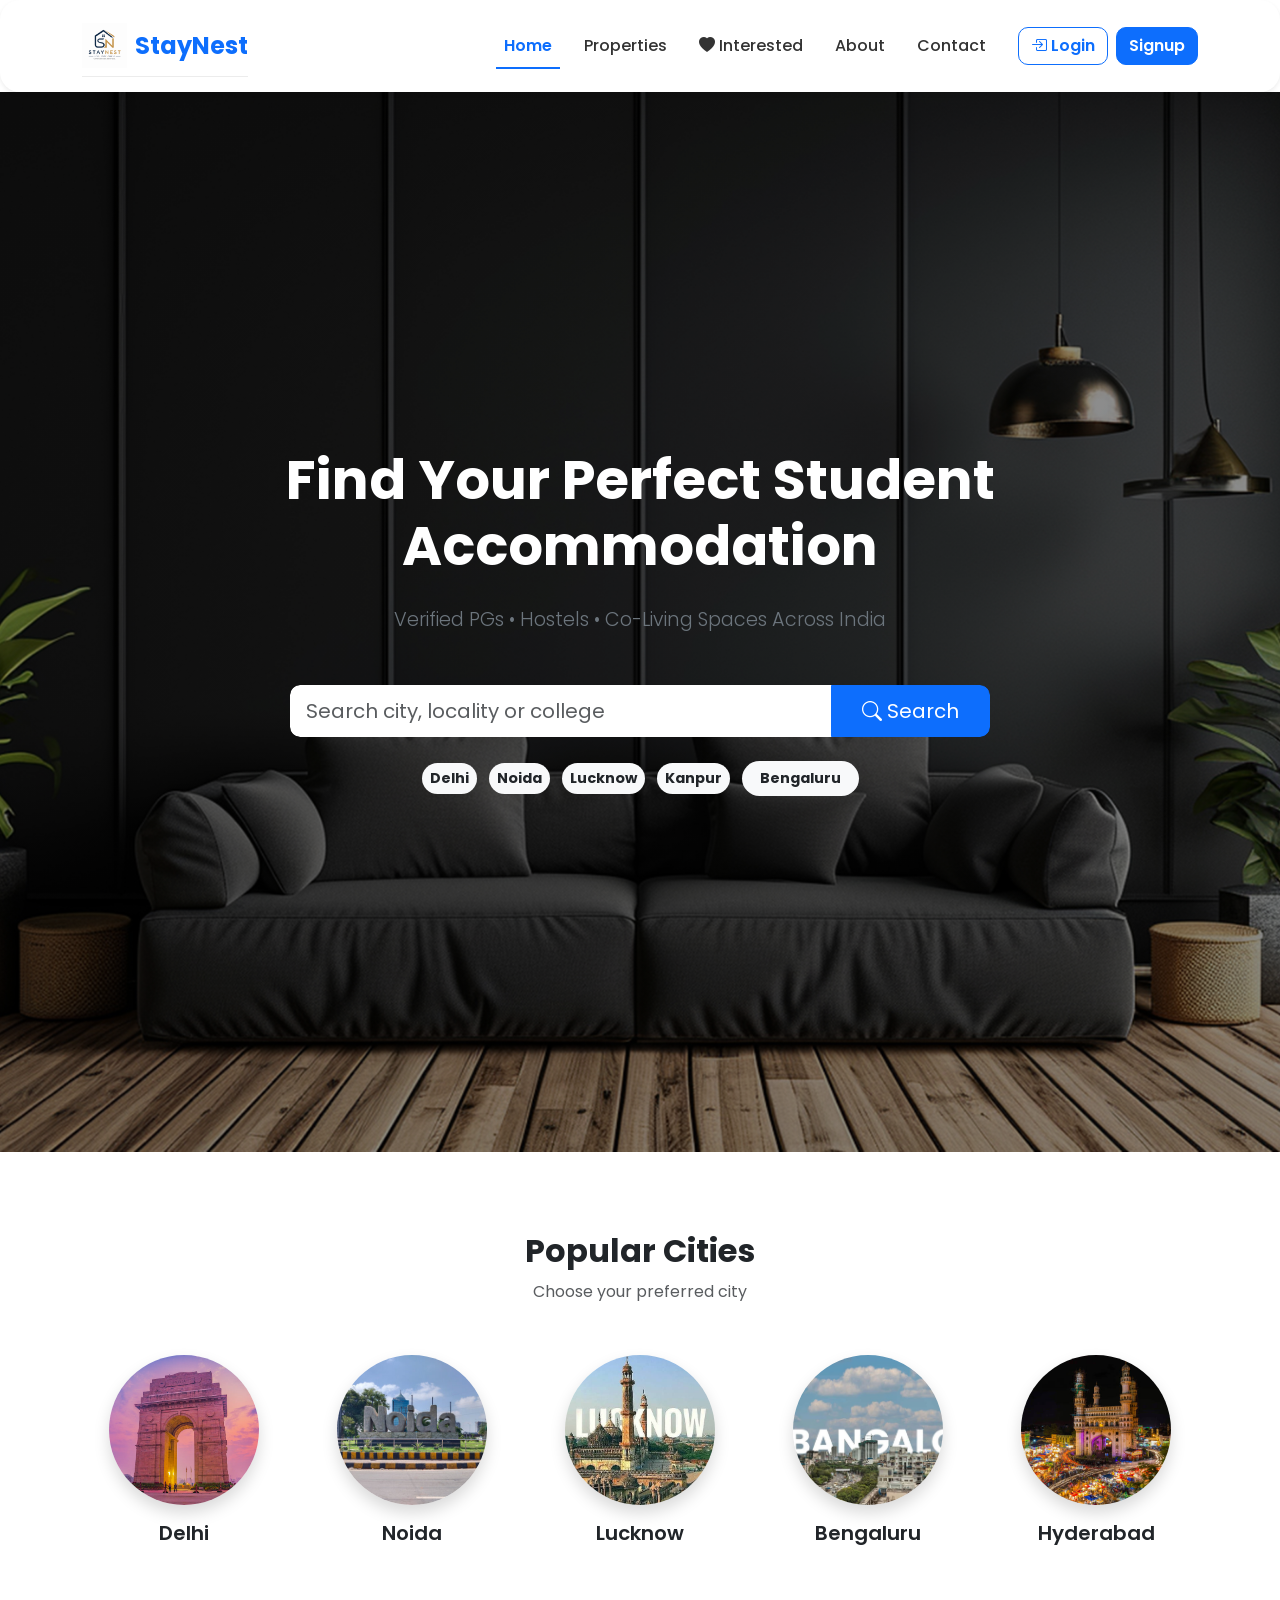
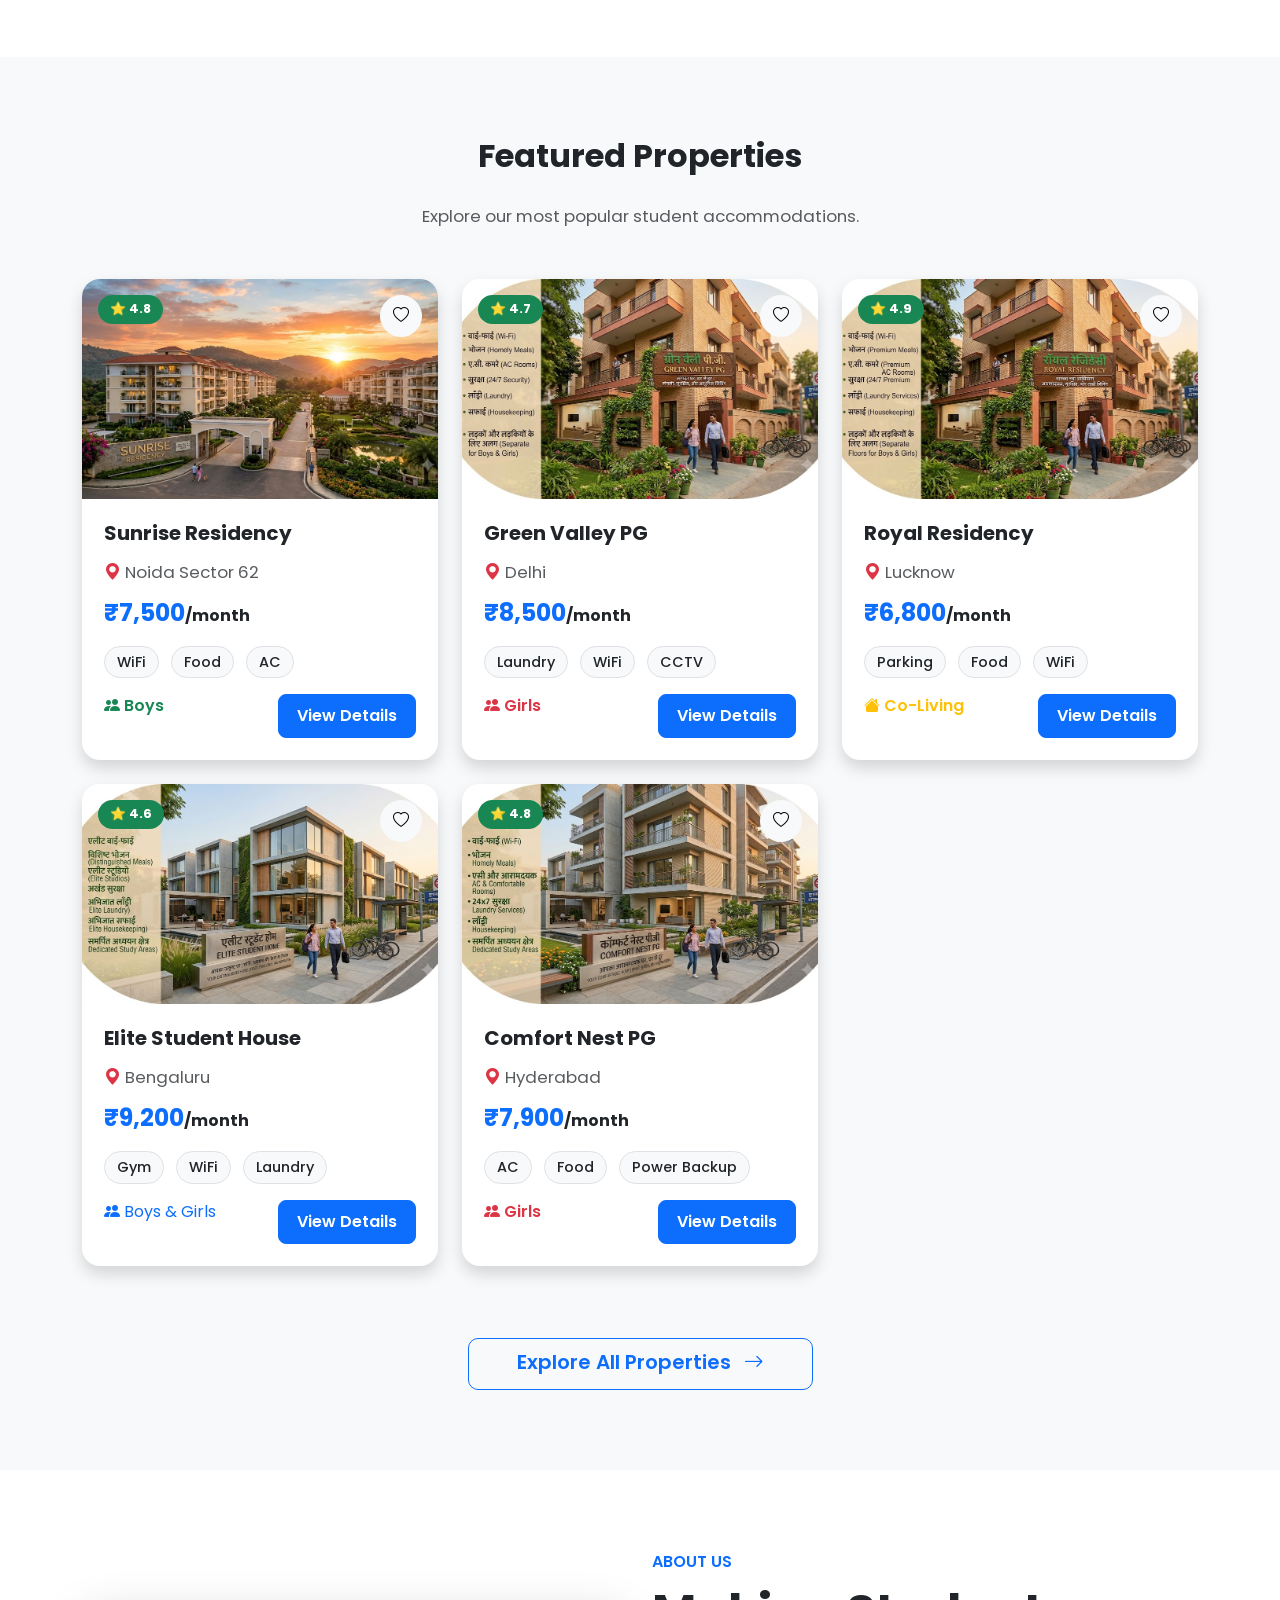
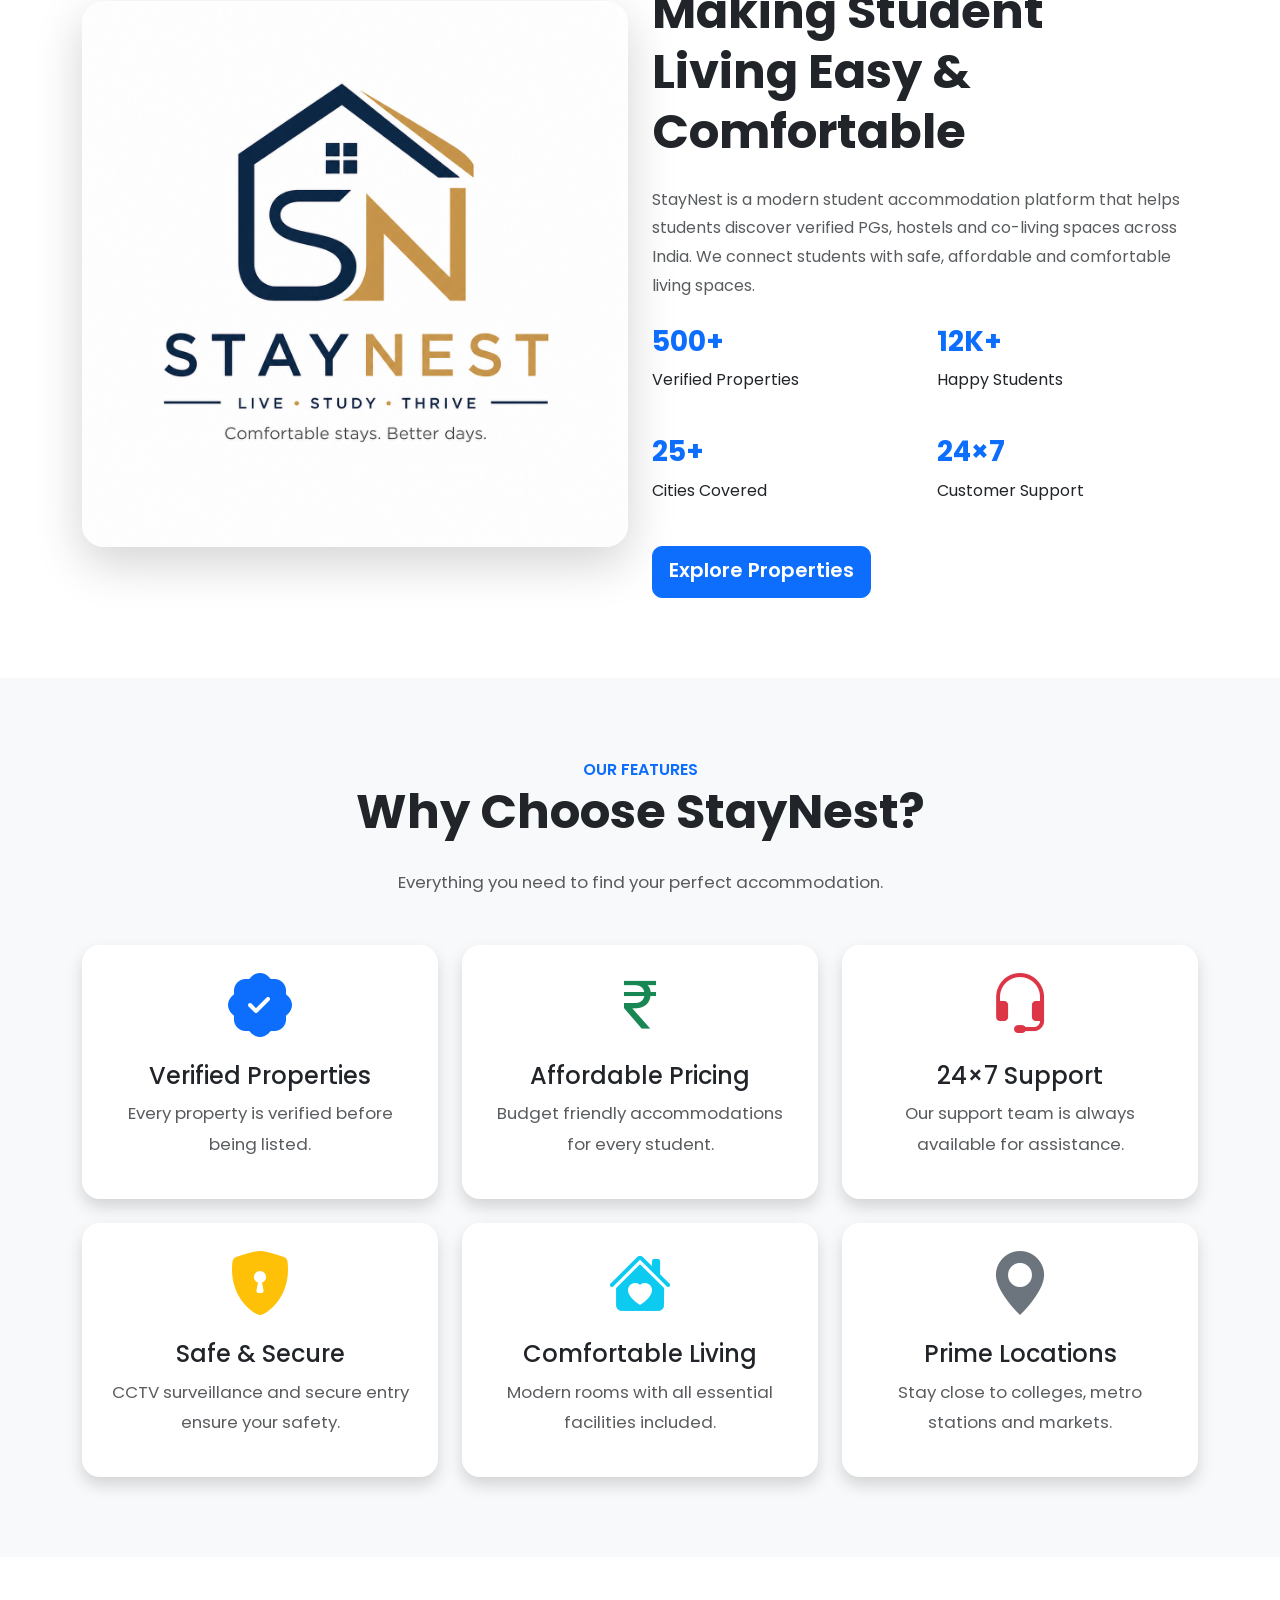
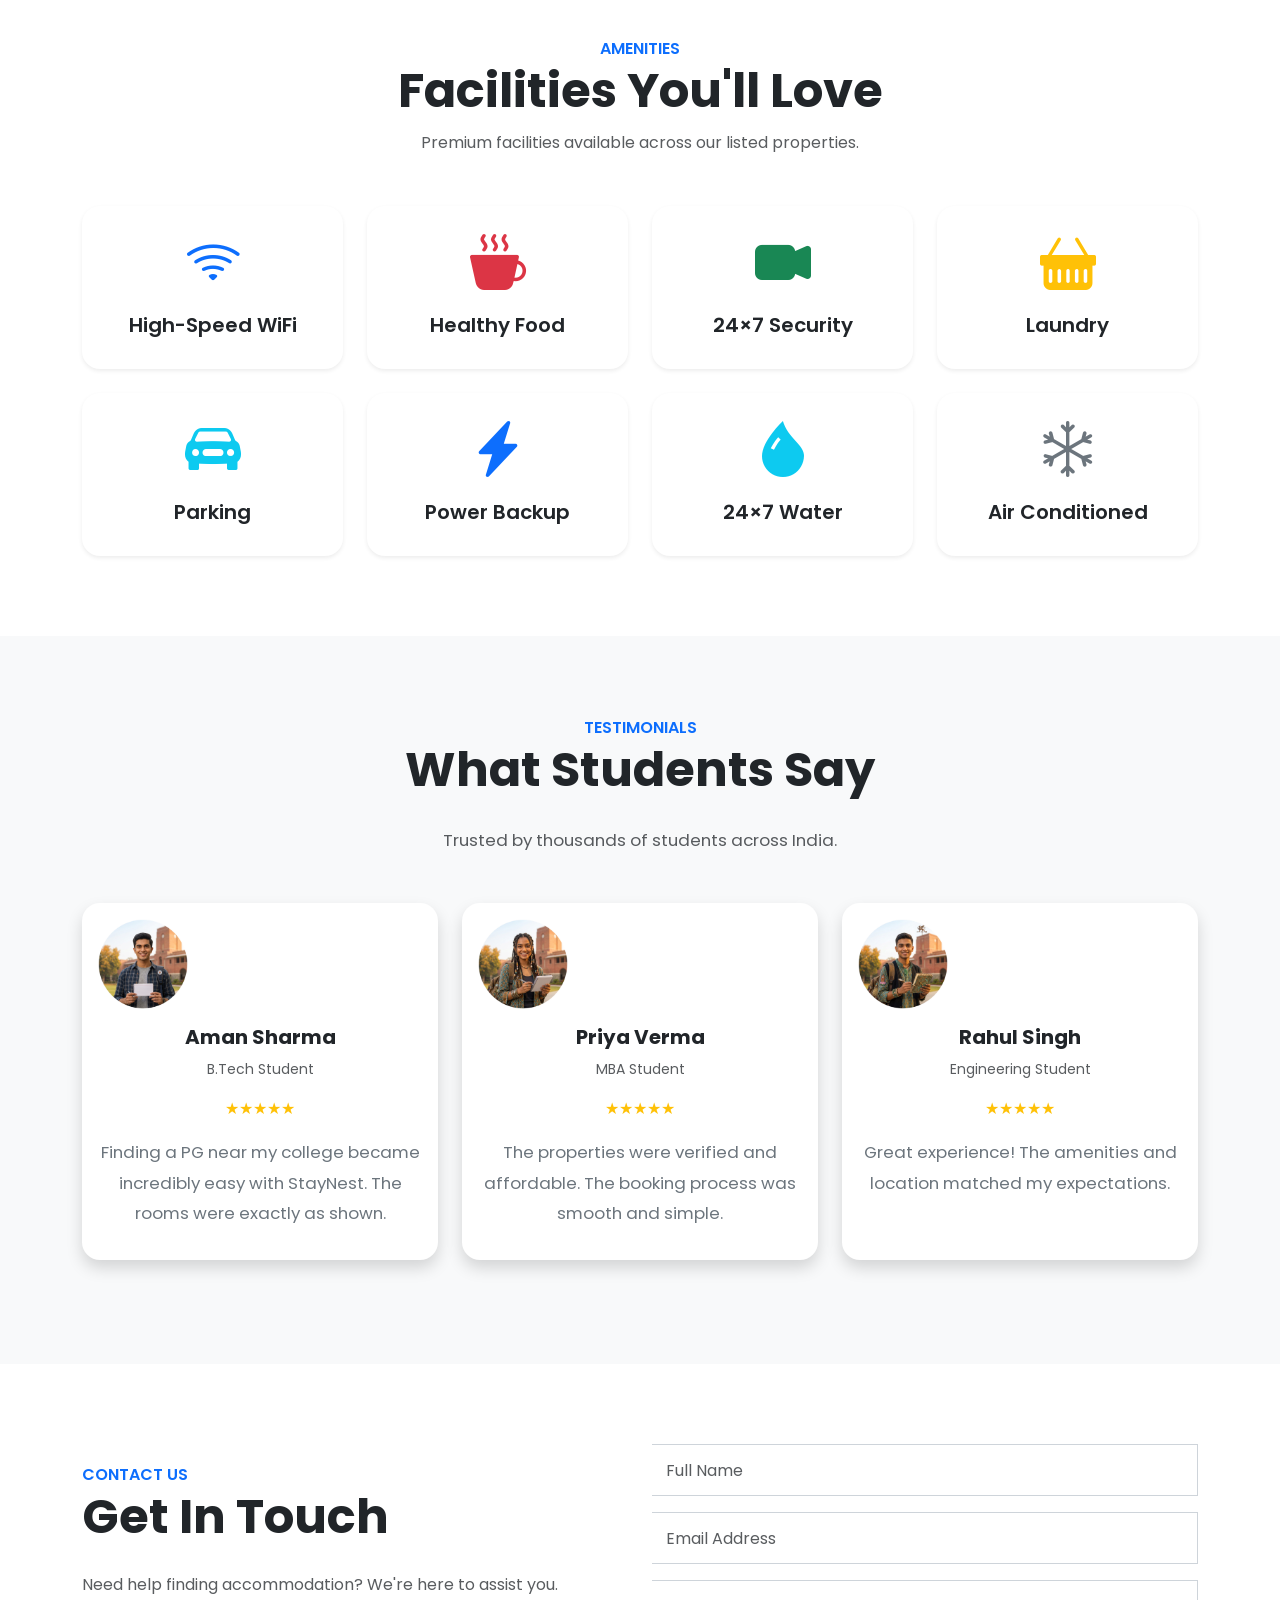
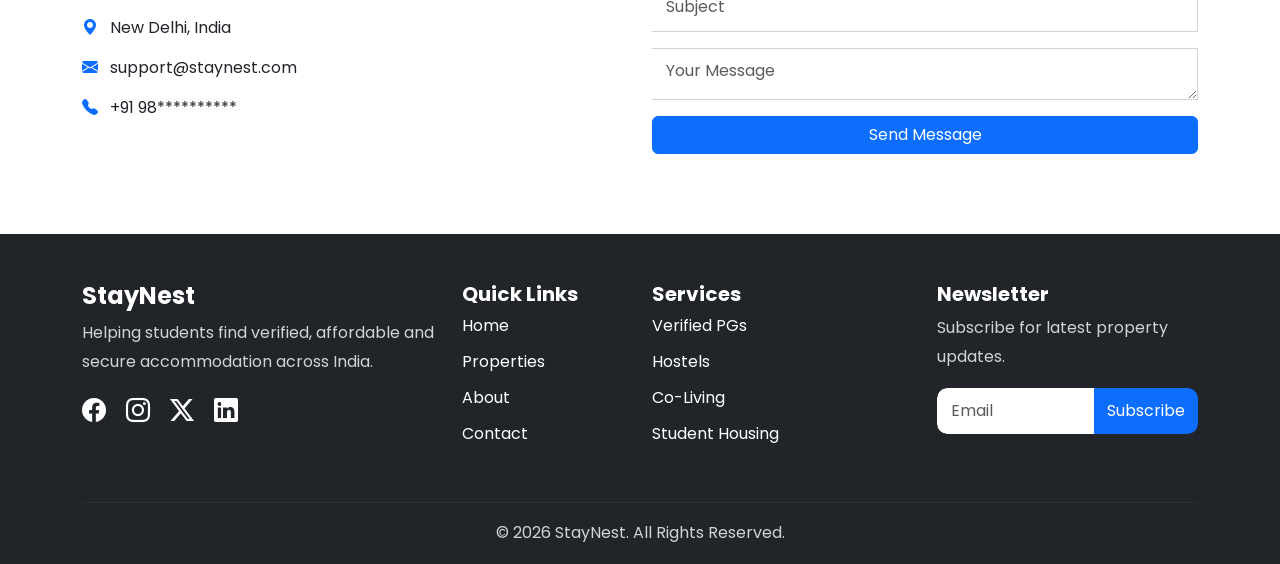
==== commit c548adce: "Added Interested Properties feature and updated navigation" ====
--- a/index.html
+++ b/index.html
@@ -80,27 +80,22 @@
 </li>
 
 <li class="nav-item">
-
-<a class="nav-link"
-href="property-list.html">
-
-Properties
-
-</a>
-
+    <a class="nav-link" href="property-list.html">
+        Properties
+    </a>
 </li>
 
 <li class="nav-item">
-
-<a class="nav-link"
-href="#about">
-
-About
-
-</a>
-
+    <a class="nav-link" href="interested-properties.php">
+        <i class="bi bi-heart-fill"></i> Interested
+    </a>
 </li>
 
+<li class="nav-item">
+    <a class="nav-link" href="#about">
+        About
+    </a>
+</li>
 <li class="nav-item">
 
 <a class="nav-link"
@@ -462,7 +457,7 @@
 
 </span>
 
-<a href="property-detail.html"
+<a href="property-detail.php?id=1"
 class="btn btn-primary">
 
 View Details
@@ -543,7 +538,7 @@
 
 </span>
 
-<a href="property-detail.html"
+<a href="property-detail.php?id=2"
 class="btn btn-primary">
 
 View Details
@@ -626,7 +621,7 @@
 
 </span>
 
-<a href="property-detail.html"
+<a href="property-detail.php?id=3"
 class="btn btn-primary">
 
 View Details
@@ -709,7 +704,7 @@
 
 </span>
 
-<a href="property-detail.html"
+<a href="property-detail.php?id=4"
 class="btn btn-primary">
 
 View Details
@@ -792,7 +787,7 @@
 
 </span>
 
-<a href="property-detail.html"
+<a href="property-detail.php?id=5"
 class="btn btn-primary">
 
 View Details
